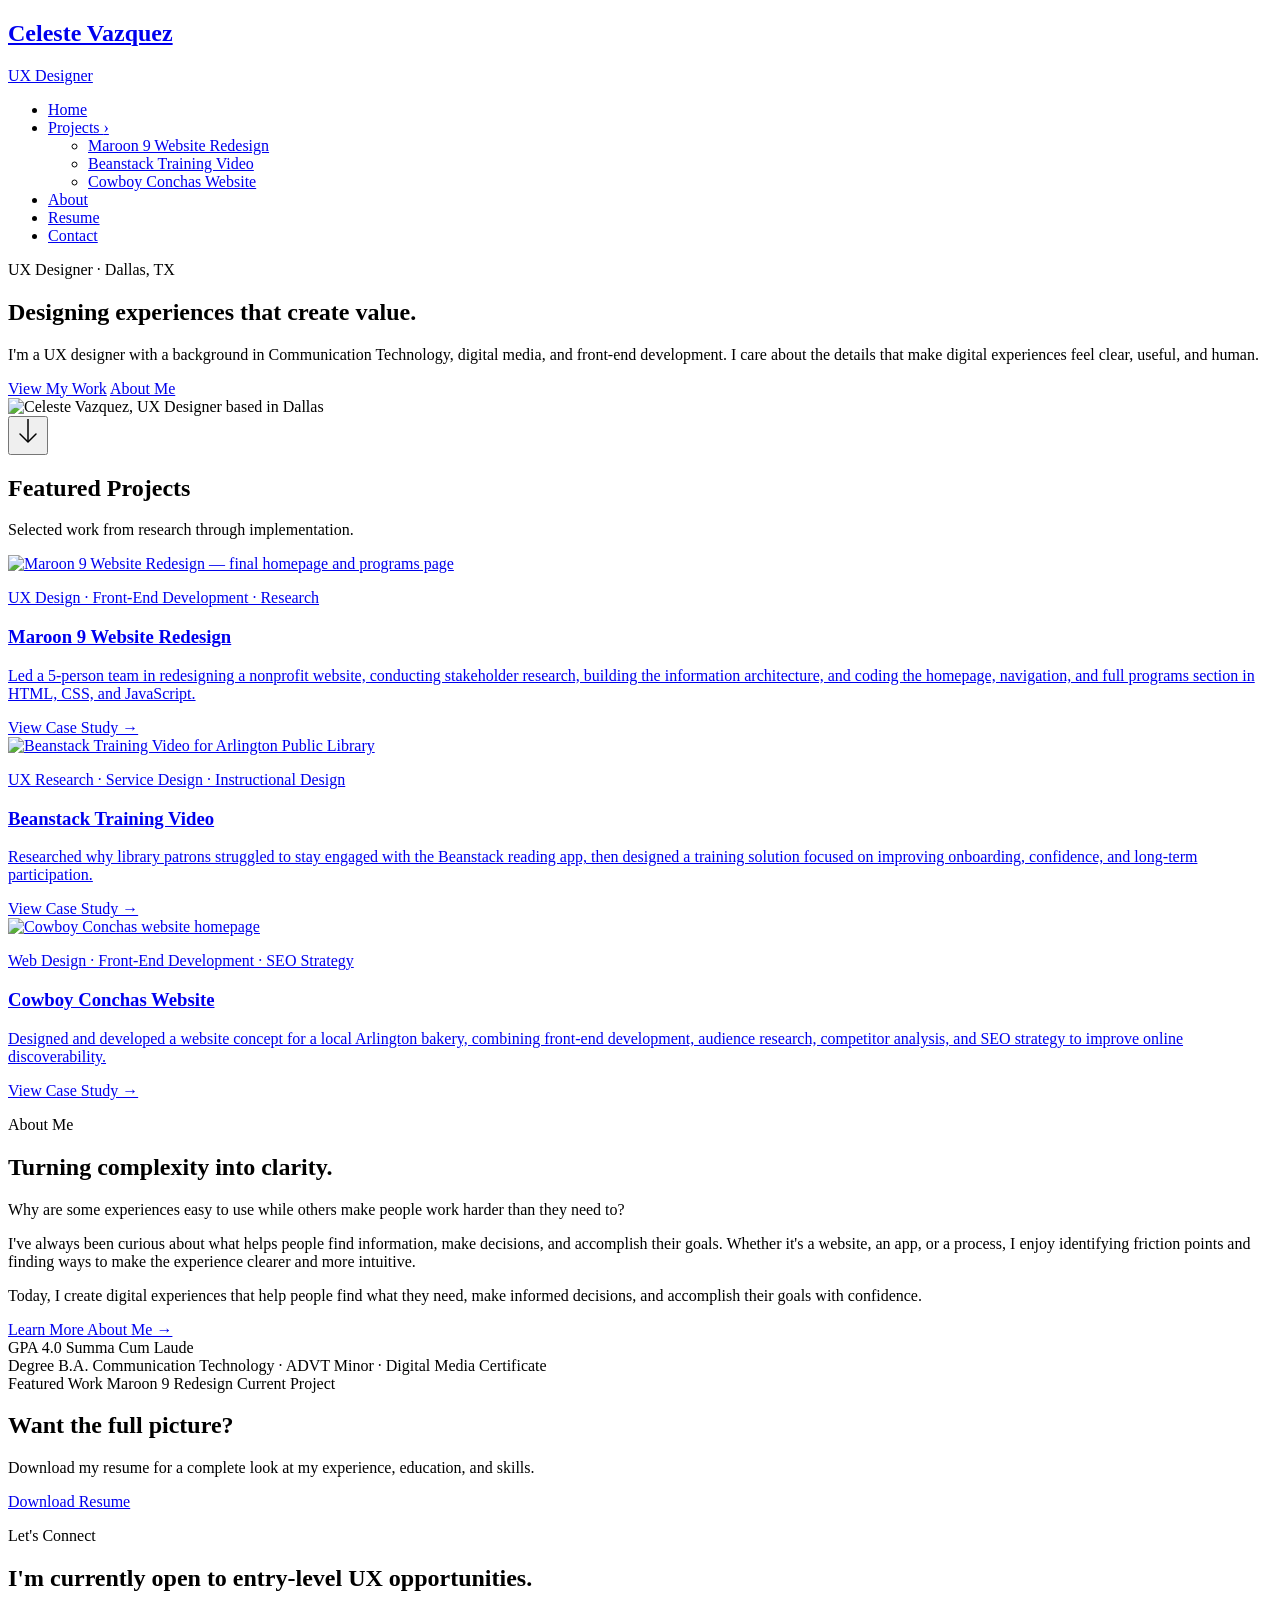
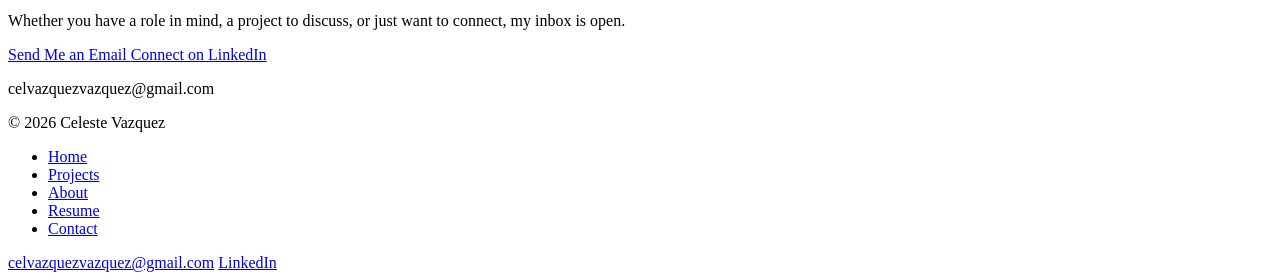
==== index.html @ 55c32f5e "Create index.html" ====
<!DOCTYPE html>
<html lang="en">
<head>
    <meta charset="UTF-8">
    <meta name="viewport" content="width=device-width, initial-scale=1.0">
    <title>Celeste Vazquez | UX Designer</title>
    <link rel="stylesheet" href="style.css">
</head>
<body>

<header>
    <nav class="container">
        <a href="index.html" class="logo">
            <h1>Celeste Vazquez</h1>
            <p>UX Designer</p>
        </a>
        <ul class="nav-links">
            <li><a href="index.html">Home</a></li>
            <li class="dropdown">
                <a href="index.html#projects">Projects <span class="arrow">›</span></a>
                <ul class="dropdown-menu">
                    <li><a href="maroon9.html">Maroon 9 Website Redesign</a></li>
                    <li><a href="beanstack.html">Beanstack Training Video</a></li>
                    <li><a href="conchas.html">Cowboy Conchas Website</a></li>
                </ul>
            </li>
            <li><a href="about.html">About</a></li>
            <li><a href="assets/celeste-vazquez-resume.pdf" target="_blank">Resume</a></li>
            <li><a href="index.html#contact">Contact</a></li>
        </ul>
    </nav>
</header>

<main>

    <!-- ═══════════════════════════════════════
         HERO
    ═══════════════════════════════════════ -->
    <section class="hero">
        <div class="container hero-content">
            <div class="hero-text">
                <p class="hero-eyebrow">UX Designer · Dallas, TX</p>
                <h2>Designing experiences that create value.</h2>
                <p>
                    I'm a UX designer with a background in Communication Technology,
                    digital media, and front-end development. I care about the details
                    that make digital experiences feel clear, useful, and human.
                </p>
                <div class="hero-ctas">
                    <a href="index.html#projects" class="button">View My Work</a>
                    <a href="about.html" class="button-ghost">About Me</a>
                </div>
            </div>
            <div class="hero-image">
                <img src="assets/headshotcleancopy 2.jpg" alt="Celeste Vazquez, UX Designer based in Dallas">
            </div>
        </div>

        <div class="scroll-hint">
            <button class="scroll-hint__arrow" onclick="smoothScrollTo('projects', 900)" aria-label="Scroll to projects">
                <svg width="24" height="30" viewBox="0 0 24 30" fill="none" xmlns="http://www.w3.org/2000/svg">
                    <line x1="12" y1="0" x2="12" y2="22" stroke="currentColor" stroke-width="1.5" stroke-linecap="round"/>
                    <polyline points="4,15 12,23 20,15" fill="none" stroke="currentColor" stroke-width="1.5" stroke-linecap="round" stroke-linejoin="round"/>
                </svg>
            </button>
        </div>

        <script>
        function smoothScrollTo(id, duration) {
            const target = document.getElementById(id);
            const start = window.scrollY;
            const end = target.getBoundingClientRect().top + start;
            const startTime = performance.now();
            function step(now) {
                const elapsed = now - startTime;
                const progress = Math.min(elapsed / duration, 1);
                const ease = progress < 0.5 ? 2 * progress * progress : -1 + (4 - 2 * progress) * progress;
                window.scrollTo(0, start + (end - start) * ease);
                if (progress < 1) requestAnimationFrame(step);
            }
            requestAnimationFrame(step);
        }
        </script>

    </section>

    <!-- ═══════════════════════════════════════
         FEATURED PROJECTS
    ═══════════════════════════════════════ -->
    <section class="projects" id="projects">
        <div class="container">

            <div class="section-header">
                <h2>Featured Projects</h2>
                <p>Selected work from research through implementation.</p>
            </div>

            <!-- Featured card — full width -->
            <a href="maroon9.html" class="project-card project-card--featured">
                <div class="project-card__image">
                    <img src="assets/maroon9card.png" alt="Maroon 9 Website Redesign — final homepage and programs page">
                </div>
                <div class="project-card__body">
                    <p class="project-card__tag">UX Design · Front-End Development · Research</p>
                    <h3>Maroon 9 Website Redesign</h3>
                    <p>
                        Led a 5-person team in redesigning a nonprofit website, conducting stakeholder research, building the information architecture, and coding the homepage, navigation, and full programs section in HTML, CSS, and JavaScript.
                    </p>
                    <span class="project-card__link">View Case Study →</span>
                </div>
            </a>

            <!-- Secondary cards — all full width horizontal -->
            <div class="projects-secondary">

                <a href="beanstack.html" class="project-card project-card--featured">
                    <div class="project-card__image">
                        <img src="assets/beanstack-hero.png" alt="Beanstack Training Video for Arlington Public Library">
                    </div>
                    <div class="project-card__body">
                        <p class="project-card__tag">UX Research ·
Service Design
·  Instructional Design</p>
                        <h3>Beanstack Training Video</h3>
                        <p>
                            Researched why library patrons struggled to stay engaged with the Beanstack reading app, then designed a training solution focused on improving onboarding, confidence, and long-term participation.
                        </p>
                        <span class="project-card__link">View Case Study →</span>
                    </div>
                </a>

                <a href="conchas.html" class="project-card project-card--featured">
                    <div class="project-card__image">
                        <img src="assets/conchas-hero.png" alt="Cowboy Conchas website homepage">
                    </div>
                    <div class="project-card__body">
                        <p class="project-card__tag">Web Design · Front-End Development · SEO Strategy</p>
                        <h3>Cowboy Conchas Website</h3>
                        <p>
                           Designed and developed a website concept for a local Arlington bakery, combining front-end development, audience research, competitor analysis, and SEO strategy to improve online discoverability.
                        </p>
                        <span class="project-card__link">View Case Study →</span>
                    </div>
                </a>

            </div>

        </div>
    </section>

    <!-- ═══════════════════════════════════════
         ABOUT SNIPPET
    ═══════════════════════════════════════ -->
    <section class="about-snippet" id="about-preview">
        <div class="container about-snippet__content">
            <div class="about-snippet__text">
                <p class="eyebrow-label">About Me</p>
                <h2>Turning complexity into clarity.</h2>
                <p>
                  Why are some experiences easy to use while others 
                  make people work harder than they need to?</p>

                    <p>I've always been curious about what helps people find information, 
                    make decisions, and accomplish their goals. Whether it's a website, 
                    an app, or a process, I enjoy identifying friction points and finding ways 
                    to make the experience clearer and more intuitive.</p>

                    <p>Today, I create digital experiences that help people find what they need, make informed decisions, and accomplish their goals with confidence.<br>
                                    </p>
                <a href="about.html" class="button">Learn More About Me →</a>
            </div>
            <div class="about-snippet__stats">
                <div class="stat-card">
                    <span class="stat-card__eyebrow">GPA</span>
                    <span class="stat-card__number">4.0</span>
                    <span class="stat-card__label">Summa Cum Laude</span>
                </div>
                <div class="stat-card">
                    <span class="stat-card__eyebrow">Degree</span>
                    <span class="stat-card__number">B.A.</span>
                    <span class="stat-card__label">Communication Technology · ADVT Minor · Digital Media Certificate</span>
                </div>
                <div class="stat-card stat-card--text">
                    <span class="stat-card__eyebrow">Featured Work</span>
                    <span class="stat-card__number">Maroon 9 Redesign</span>
                    <span class="stat-card__label">Current Project</span>
                </div>
            </div>
        </div>
    </section>

    <!-- ═══════════════════════════════════════
         RESUME
    ═══════════════════════════════════════ -->
    <section class="resume-teaser">
        <div class="container resume-teaser__content">
            <div>
                <h2>Want the full picture?</h2>
                <p>Download my resume for a complete look at my experience, education, and skills.</p>
            </div>
            <a href="assets/celeste-vazquez-resume.pdf" target="_blank" class="button">
                Download Resume
            </a>
        </div>
    </section>

    <!-- ═══════════════════════════════════════
         CONTACT
    ═══════════════════════════════════════ -->
    <section class="contact" id="contact">
        <div class="container contact__content">
            <p class="eyebrow-label">Let's Connect</p>
            <h2>I'm currently open to entry-level UX opportunities.</h2>
            <p>
                Whether you have a role in mind, a project to discuss, or just want
                to connect, my inbox is open.
            </p>
            <div class="contact__links">
                <a href="mailto:celvazquezvazquez@gmail.com" class="button">
                    Send Me an Email
                </a>
                <a href="https://linkedin.com/in/celeste-vazquez" target="_blank" class="button-ghost">
                    Connect on LinkedIn
                </a>
            </div>
            <p class="contact__email">celvazquezvazquez@gmail.com</p>
        </div>
    </section>

</main>

<footer>
    <div class="container footer-content">
        <p>© 2026 Celeste Vazquez</p>
        <ul>
            <li><a href="index.html">Home</a></li>
            <li><a href="index.html#projects">Projects</a></li>
            <li><a href="about.html">About</a></li>
            <li><a href="assets/celeste-vazquez-resume.pdf" target="_blank">Resume</a></li>
            <li><a href="index.html#contact">Contact</a></li>
        </ul>
        <div class="footer-contact">
            <a href="mailto:celvazquezvazquez@gmail.com">celvazquezvazquez@gmail.com</a>
            <a href="https://linkedin.com/in/celeste-vazquez" target="_blank">LinkedIn</a>
        </div>
    </div>
</footer>

</body>
</html>
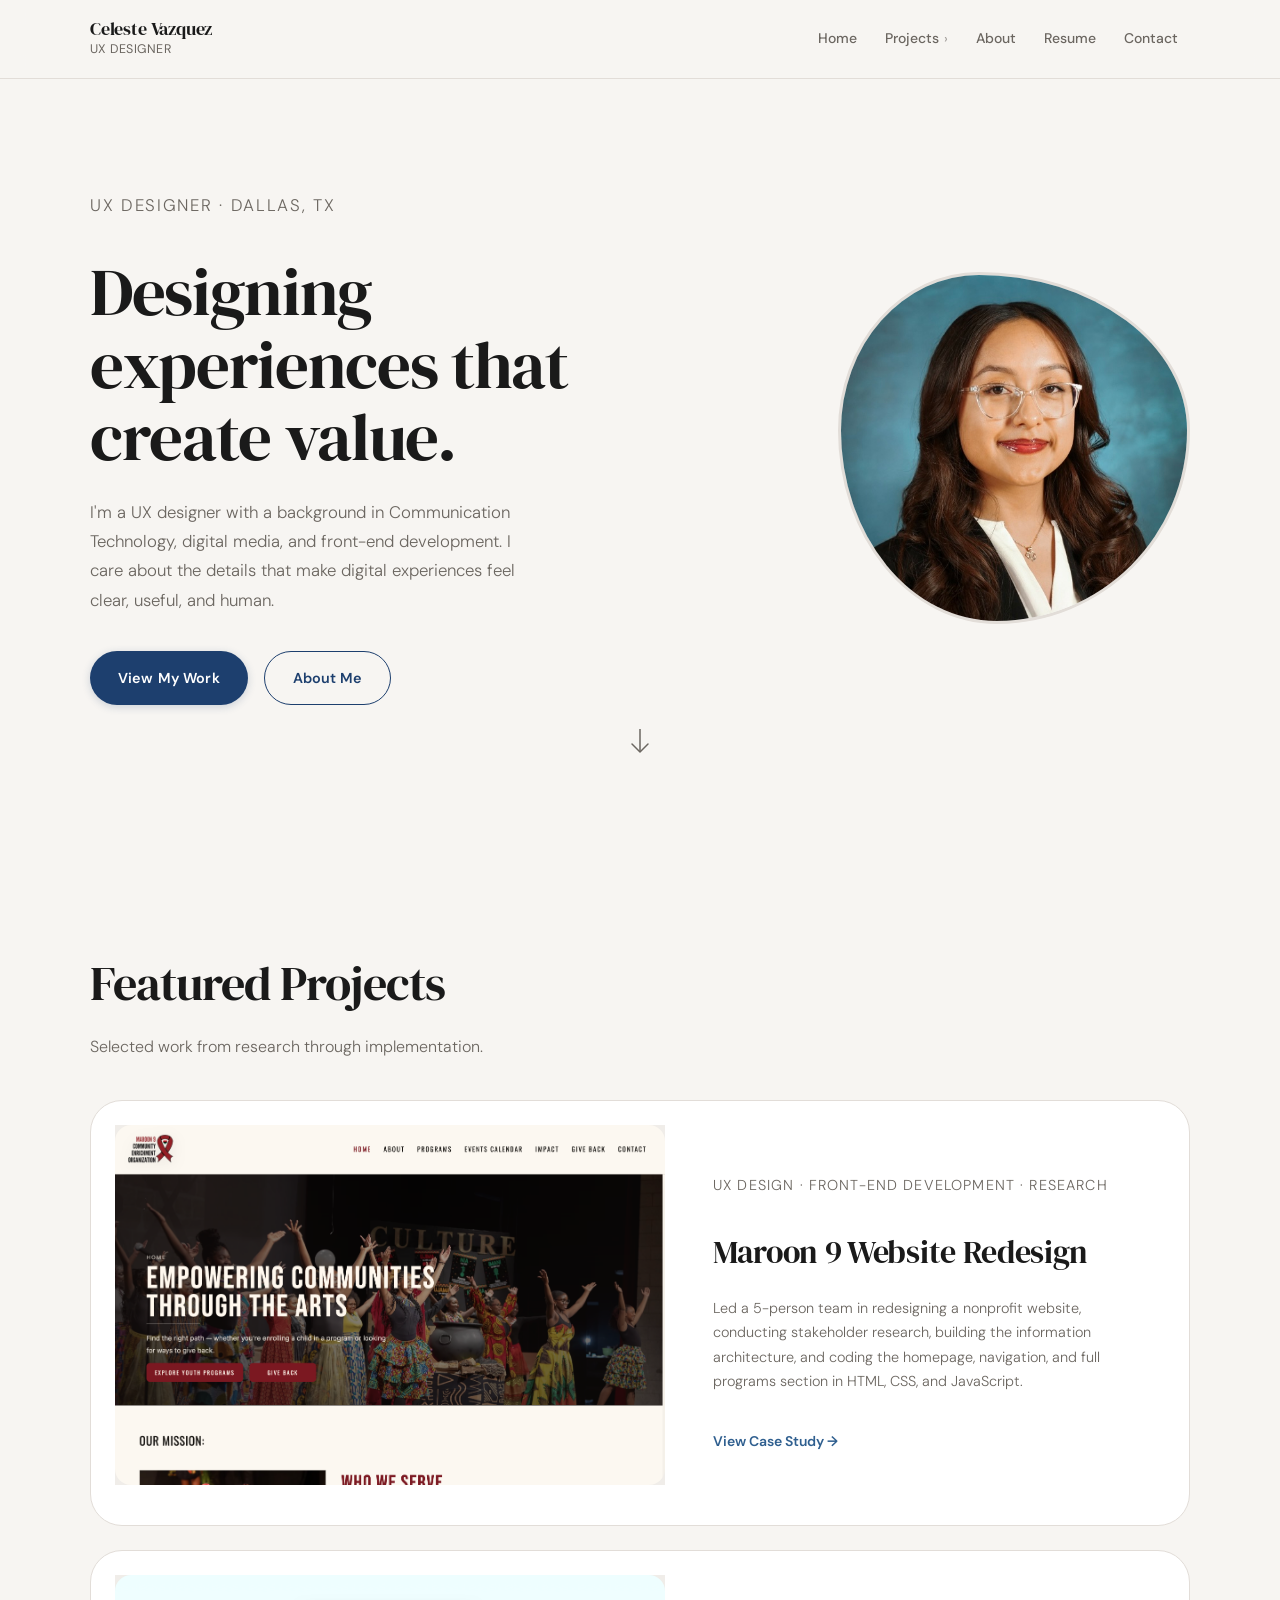
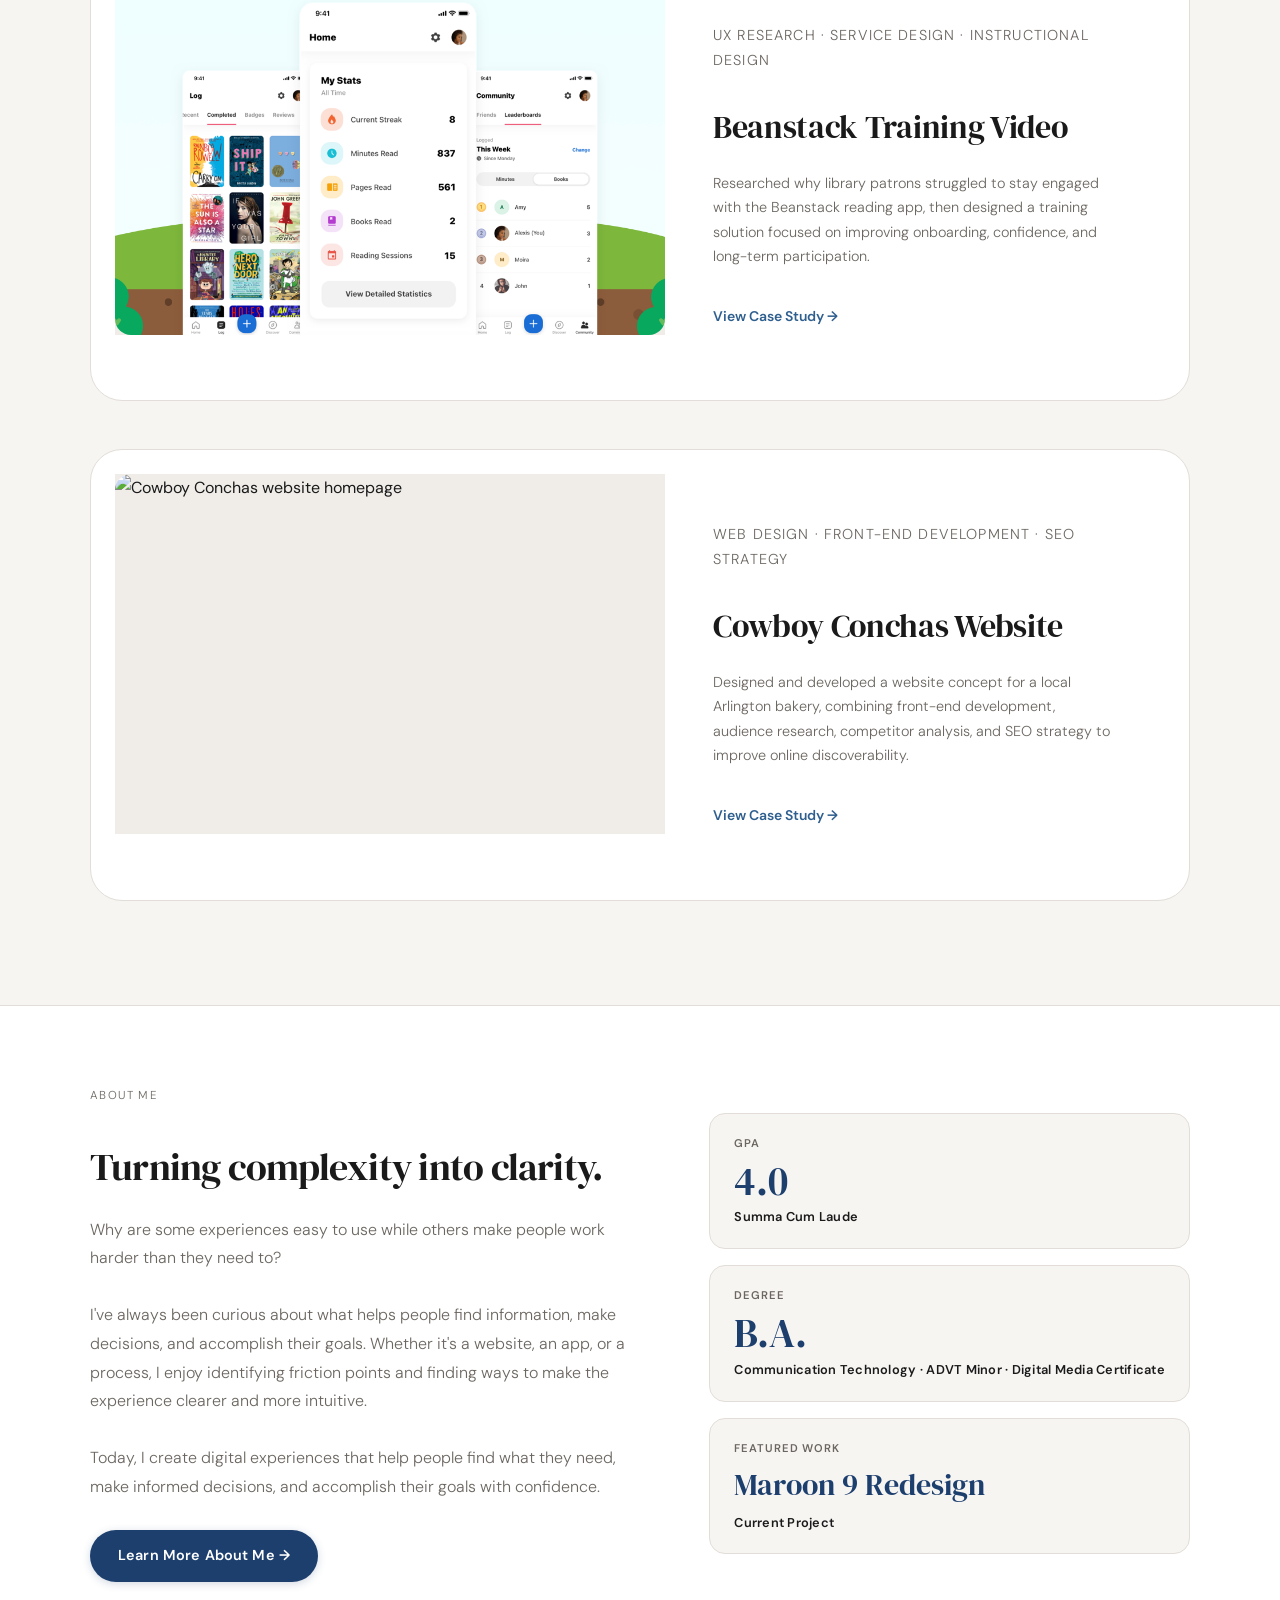
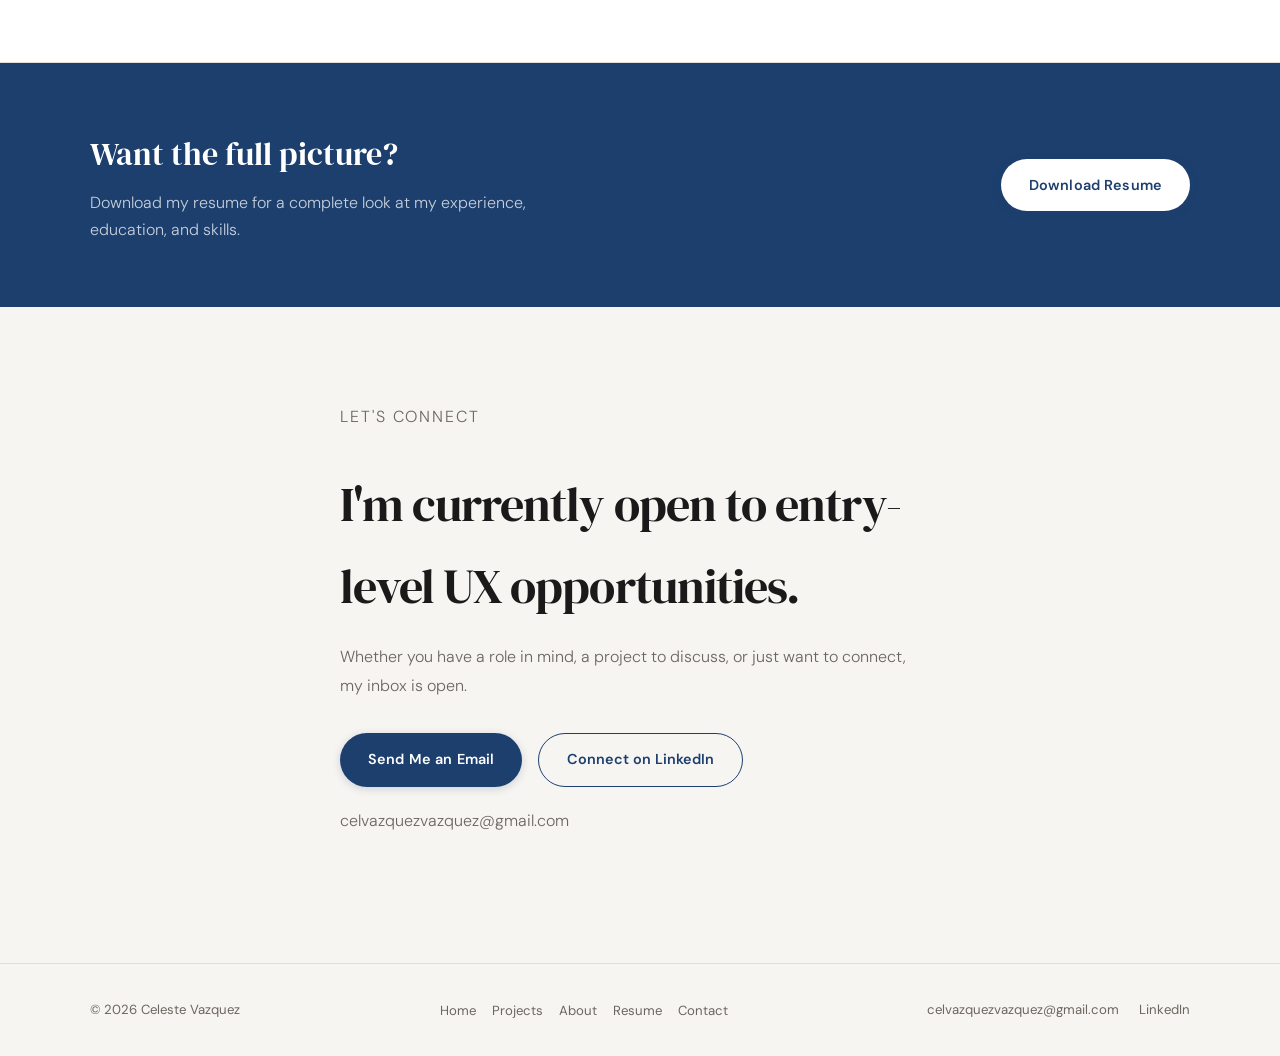
==== commit cf74624a: "Add files via upload" ====
--- a/index.html
+++ b/index.html
@@ -28,8 +28,70 @@
             <li><a href="assets/celeste-vazquez-resume.pdf" target="_blank">Resume</a></li>
             <li><a href="index.html#contact">Contact</a></li>
         </ul>
+        <button class="hamburger" id="hamburger" aria-label="Open menu" aria-expanded="false">
+            <span></span><span></span><span></span>
+        </button>
     </nav>
 </header>
+
+<div class="mobile-nav" id="mobile-nav">
+    <ul class="mobile-nav__links">
+        <li><a href="index.html">Home</a></li>
+        <li class="mobile-nav__has-sub">
+            <div class="mobile-nav__row">
+                <a href="index.html#projects">Projects</a>
+                <button class="mobile-nav__toggle" id="projects-toggle" aria-expanded="false" aria-label="Toggle projects">
+                    <svg width="18" height="18" viewBox="0 0 18 18" fill="none" xmlns="http://www.w3.org/2000/svg"><polyline points="4,6 9,12 14,6" fill="none" stroke="currentColor" stroke-width="1.5" stroke-linecap="round" stroke-linejoin="round"/></svg>
+                </button>
+            </div>
+            <ul class="mobile-nav__submenu" id="projects-submenu" hidden>
+                <li><a href="maroon9.html">Maroon 9 Website Redesign</a></li>
+                <li><a href="beanstack.html">Beanstack Training Video</a></li>
+                <li><a href="conchas.html">Cowboy Conchas Website</a></li>
+            </ul>
+        </li>
+        <li><a href="about.html">About</a></li>
+        <li><a href="assets/celeste-vazquez-resume.pdf" target="_blank">Resume</a></li>
+        <li><a href="index.html#contact">Contact</a></li>
+    </ul>
+</div>
+
+<script>
+(function() {
+    var hamburger = document.getElementById('hamburger');
+    var mobileNav = document.getElementById('mobile-nav');
+    var header = document.querySelector('header');
+    var projectsToggle = document.getElementById('projects-toggle');
+    var projectsSubmenu = document.getElementById('projects-submenu');
+    function openNav() {
+        mobileNav.style.top = header.offsetHeight + 'px';
+        mobileNav.classList.add('is-open');
+        hamburger.classList.add('is-open');
+        hamburger.setAttribute('aria-expanded', 'true');
+        document.body.classList.add('nav-open');
+    }
+    function closeNav() {
+        mobileNav.classList.remove('is-open');
+        hamburger.classList.remove('is-open');
+        hamburger.setAttribute('aria-expanded', 'false');
+        document.body.classList.remove('nav-open');
+    }
+    hamburger.addEventListener('click', function() {
+        mobileNav.classList.contains('is-open') ? closeNav() : openNav();
+    });
+    if (projectsToggle && projectsSubmenu) {
+        projectsToggle.addEventListener('click', function() {
+            var isExpanded = projectsToggle.getAttribute('aria-expanded') === 'true';
+            projectsToggle.setAttribute('aria-expanded', String(!isExpanded));
+            projectsSubmenu.hidden = isExpanded;
+            projectsToggle.classList.toggle('is-open', !isExpanded);
+        });
+    }
+    mobileNav.querySelectorAll('a').forEach(function(link) {
+        link.addEventListener('click', closeNav);
+    });
+})();
+</script>
 
 <main>
 
--- a/style.css
+++ b/style.css
@@ -0,0 +1,1978 @@
+/* ============================================================
+   CELESTE VAZQUEZ â€” UX PORTFOLIO
+   Design direction: Editorial / refined minimal
+   Palette: Warm off-white base, deep navy, dusty blue accent
+   Typography: DM Serif Display (headings) + DM Sans (body)
+   ============================================================ */
+
+@import url('https://fonts.googleapis.com/css2?family=DM+Serif+Display:ital@0;1&family=DM+Sans:ital,opsz,wght@0,9..40,300;0,9..40,400;0,9..40,500;0,9..40,600;1,9..40,300&display=swap');
+
+/* â”€â”€â”€ TOKENS â”€â”€â”€â”€â”€â”€â”€â”€â”€â”€â”€â”€â”€â”€â”€â”€â”€â”€â”€â”€â”€â”€â”€â”€â”€â”€â”€â”€â”€â”€â”€â”€â”€â”€â”€â”€â”€â”€â”€â”€â”€â”€â”€â”€â”€â”€â”€ */
+:root {
+    --bg:        #f7f5f2;
+    --surface:   #ffffff;
+    --border:    #e2ddd8;
+    --text:      #1a1a1a;
+    --muted:     #6b6660;
+    --accent:    #1d3f6e;
+    --accent-lt: #e8eef5;
+    --accent-mid:#2f5f8f;
+    --tag-bg:    #f0ede9;
+
+    --radius-sm: 10px;
+    --radius-md: 16px;
+    --radius-lg: 24px;
+    --radius-xl: 32px;
+
+    --shadow-sm: 0 1px 3px rgba(0,0,0,.06), 0 1px 2px rgba(0,0,0,.04);
+    --shadow-md: 0 4px 16px rgba(0,0,0,.07);
+    --shadow-lg: 0 12px 40px rgba(0,0,0,.09);
+
+    --ease: cubic-bezier(.4,0,.2,1);
+}
+
+/* â”€â”€â”€ RESET â”€â”€â”€â”€â”€â”€â”€â”€â”€â”€â”€â”€â”€â”€â”€â”€â”€â”€â”€â”€â”€â”€â”€â”€â”€â”€â”€â”€â”€â”€â”€â”€â”€â”€â”€â”€â”€â”€â”€â”€â”€â”€â”€â”€â”€â”€â”€â”€ */
+*, *::before, *::after {
+    margin: 0;
+    padding: 0;
+    box-sizing: border-box;
+}
+
+html {
+    scroll-behavior: auto;
+}
+
+body {
+    font-family: 'DM Sans', sans-serif;
+    font-size: 1rem;
+    line-height: 1.7;
+    color: var(--text);
+    background: var(--bg);
+    -webkit-font-smoothing: antialiased;
+}
+
+img {
+    max-width: 100%;
+    display: block;
+}
+
+a {
+    color: inherit;
+    text-decoration: none;
+}
+
+/* â”€â”€â”€ LAYOUT â”€â”€â”€â”€â”€â”€â”€â”€â”€â”€â”€â”€â”€â”€â”€â”€â”€â”€â”€â”€â”€â”€â”€â”€â”€â”€â”€â”€â”€â”€â”€â”€â”€â”€â”€â”€â”€â”€â”€â”€â”€â”€â”€â”€â”€â”€â”€ */
+.container {
+    width: min(90%, 1100px);
+    margin-inline: auto;
+}
+
+section {
+    padding: 5rem 0;
+}
+
+/* â”€â”€â”€ HEADER / NAV â”€â”€â”€â”€â”€â”€â”€â”€â”€â”€â”€â”€â”€â”€â”€â”€â”€â”€â”€â”€â”€â”€â”€â”€â”€â”€â”€â”€â”€â”€â”€â”€â”€â”€â”€â”€â”€â”€â”€â”€â”€ */
+header {
+    position: sticky;
+    top: 0;
+    z-index: 100;
+    background: rgba(247, 245, 242, 0.92);
+    backdrop-filter: blur(12px);
+    -webkit-backdrop-filter: blur(12px);
+    border-bottom: 1px solid var(--border);
+}
+
+nav {
+    display: flex;
+    justify-content: space-between;
+    align-items: center;
+    padding: 1.1rem 0;
+}
+
+.logo {
+    display: flex;
+    flex-direction: column;
+    gap: 0;
+}
+
+.logo h1 {
+    font-family: 'DM Serif Display', serif;
+    font-size: 1.15rem;
+    font-weight: 400;
+    letter-spacing: -.01em;
+    color: var(--text);
+    line-height: 1.15;
+}
+
+.logo p {
+    font-size: 0.78rem;
+    color: var(--muted);
+    font-weight: 400;
+    letter-spacing: .04em;
+    text-transform: uppercase;
+}
+
+.nav-links {
+    display: flex;
+    align-items: center;
+    gap: 0.25rem;
+    list-style: none;
+    font-size: 0.875rem;
+    font-weight: 500;
+}
+
+.nav-links > li > a {
+    padding: 0.45rem 0.75rem;
+    border-radius: 999px;
+    transition: background 0.2s var(--ease), color 0.2s var(--ease);
+    color: var(--muted);
+    display: flex;
+    align-items: center;
+    gap: 0.3rem;
+}
+
+.nav-links > li > a:hover {
+    background: var(--tag-bg);
+    color: var(--text);
+}
+
+/* Dropdown */
+.dropdown {
+    position: relative;
+}
+
+/* Invisible bridge fills the gap between the nav link and the menu
+   so the cursor doesn't have to jump â€” prevents menu from closing */
+.dropdown::after {
+    content: '';
+    position: absolute;
+    top: 100%;
+    left: 0;
+    width: 100%;
+    height: 0.75rem;
+    background: transparent;
+}
+
+.dropdown-menu {
+    display: none;
+    position: absolute;
+    top: calc(100% + 0.75rem);
+    left: 0;
+    transform: none;
+    background: var(--surface);
+    min-width: 18rem;
+    border: 1px solid var(--border);
+    border-radius: var(--radius-md);
+    list-style: none;
+    padding: 0.5rem;
+    box-shadow: var(--shadow-lg);
+    z-index: 200;
+}
+
+.dropdown-menu li a {
+    display: block;
+    padding: 0.7rem 0.9rem;
+    border-radius: var(--radius-sm);
+    font-size: 0.875rem;
+    color: var(--muted);
+    transition: background 0.15s, color 0.15s;
+}
+
+.dropdown-menu li a:hover {
+    background: var(--tag-bg);
+    color: var(--text);
+}
+
+.dropdown:hover .dropdown-menu {
+    display: block;
+}
+
+.arrow {
+    display: inline-block;
+    font-style: normal;
+    transition: transform 0.25s var(--ease);
+    font-size: 0.8rem;
+    opacity: .6;
+}
+
+.dropdown:hover .arrow {
+    transform: rotate(90deg);
+}
+
+/* â”€â”€â”€ HERO (HOME) â”€â”€â”€â”€â”€â”€â”€â”€â”€â”€â”€â”€â”€â”€â”€â”€â”€â”€â”€â”€â”€â”€â”€â”€â”€â”€â”€â”€â”€â”€â”€â”€â”€â”€â”€â”€â”€â”€â”€â”€â”€â”€ */
+.hero {
+    padding: 7rem 0 6rem;
+    overflow: hidden;
+}
+
+.hero-content {
+    display: grid;
+    grid-template-columns: 1fr auto;
+    align-items: center;
+    gap: 5rem;
+}
+
+.hero-text h2 {
+    font-family: 'DM Serif Display', serif;
+    font-size: clamp(2.4rem, 5.5vw, 4.2rem);
+    font-weight: 400;
+    line-height: 1.08;
+    letter-spacing: -.02em;
+    color: var(--text);
+    max-width: 18ch;
+    margin-bottom: 1.5rem;
+}
+
+.hero-text h2 em {
+    font-style: italic;
+    color: var(--accent-mid);
+}
+
+.hero-text p {
+    font-size: 1.05rem;
+    max-width: 40ch;
+    margin-bottom: 2.25rem;
+    color: var(--muted);
+    font-weight: 300;
+    line-height: 1.75;
+}
+
+.hero-image {
+    flex-shrink: 0;
+}
+
+.hero-image img {
+    width: min(22rem, 40vw);
+    aspect-ratio: 1;
+    object-fit: cover;
+    border-radius: 40% 60% 55% 45% / 45% 45% 55% 55%;
+    border: 3px solid var(--border);
+}
+
+/* â”€â”€â”€ BUTTON â”€â”€â”€â”€â”€â”€â”€â”€â”€â”€â”€â”€â”€â”€â”€â”€â”€â”€â”€â”€â”€â”€â”€â”€â”€â”€â”€â”€â”€â”€â”€â”€â”€â”€â”€â”€â”€â”€â”€â”€â”€â”€â”€â”€â”€â”€â”€ */
+.button {
+    display: inline-flex;
+    align-items: center;
+    gap: 0.5rem;
+    background: var(--accent);
+    color: #fff;
+    padding: 0.85rem 1.75rem;
+    border-radius: 999px;
+    font-weight: 600;
+    font-size: 0.9rem;
+    letter-spacing: .01em;
+    transition: background 0.2s var(--ease), transform 0.2s var(--ease), box-shadow 0.2s var(--ease);
+    box-shadow: 0 2px 8px rgba(29,63,110,.2);
+}
+
+.button:hover {
+    background: var(--accent-mid);
+    transform: translateY(-1px);
+    box-shadow: 0 6px 20px rgba(29,63,110,.25);
+}
+
+/* â”€â”€â”€ SECTION HEADINGS (HOME) â”€â”€â”€â”€â”€â”€â”€â”€â”€â”€â”€â”€â”€â”€â”€â”€â”€â”€â”€â”€â”€â”€â”€â”€â”€â”€â”€â”€â”€â”€ */
+.projects h2,
+.about h2,
+.contact h2 {
+    font-family: 'DM Serif Display', serif;
+    font-size: clamp(2rem, 4vw, 3rem);
+    font-weight: 400;
+    letter-spacing: -.02em;
+    margin-bottom: 2.5rem;
+    color: var(--text);
+}
+
+/* â”€â”€â”€ PROJECT CARDS (HOME) â”€â”€â”€â”€â”€â”€â”€â”€â”€â”€â”€â”€â”€â”€â”€â”€â”€â”€â”€â”€â”€â”€â”€â”€â”€â”€â”€â”€â”€â”€â”€â”€â”€ */
+.projects-grid {
+    display: grid;
+    grid-template-columns: repeat(auto-fill, minmax(300px, 1fr));
+    gap: 1.5rem;
+}
+
+.project-card {
+    background: var(--surface);
+    border: 1px solid var(--border);
+    border-radius: var(--radius-lg);
+    padding: 1.5rem;
+    transition: transform 0.25s var(--ease), box-shadow 0.25s var(--ease);
+}
+
+.project-card:hover {
+    transform: translateY(-4px);
+    box-shadow: var(--shadow-lg);
+}
+
+.project-card img {
+    border-radius: var(--radius-md);
+    margin-bottom: 1.25rem;
+    width: 100%;
+    height: auto;
+    display: block;
+    background: var(--tag-bg);
+}
+
+.project-card h3 {
+    font-family: 'DM Serif Display', serif;
+    font-size: 1.35rem;
+    font-weight: 400;
+    margin-bottom: 0.5rem;
+    letter-spacing: -.01em;
+    color: var(--text);
+}
+
+.project-card p {
+    color: var(--muted);
+    margin-bottom: 1.25rem;
+    font-size: 0.9rem;
+    line-height: 1.65;
+}
+
+.project-card a {
+    color: var(--accent-mid);
+    font-weight: 600;
+    font-size: 0.88rem;
+    display: inline-flex;
+    align-items: center;
+    gap: 0.3rem;
+    transition: gap 0.2s var(--ease);
+}
+
+.project-card a:hover {
+    gap: 0.55rem;
+}
+
+/* â”€â”€â”€ ABOUT / CONTACT (HOME) â”€â”€â”€â”€â”€â”€â”€â”€â”€â”€â”€â”€â”€â”€â”€â”€â”€â”€â”€â”€â”€â”€â”€â”€â”€â”€â”€â”€â”€â”€â”€ */
+.about {
+    background: var(--surface);
+    border-top: 1px solid var(--border);
+    border-bottom: 1px solid var(--border);
+}
+
+.about p,
+.contact p {
+    max-width: 52ch;
+    color: var(--muted);
+    margin-bottom: 1.5rem;
+    font-size: 1rem;
+    font-weight: 300;
+    line-height: 1.8;
+}
+
+/* â”€â”€â”€ FOOTER â”€â”€â”€â”€â”€â”€â”€â”€â”€â”€â”€â”€â”€â”€â”€â”€â”€â”€â”€â”€â”€â”€â”€â”€â”€â”€â”€â”€â”€â”€â”€â”€â”€â”€â”€â”€â”€â”€â”€â”€â”€â”€â”€â”€â”€â”€â”€ */
+footer {
+    border-top: 1px solid var(--border);
+    padding: 2rem 0;
+    background: var(--bg);
+}
+
+.footer-content {
+    display: flex;
+    justify-content: space-between;
+    align-items: center;
+}
+
+.footer-content p {
+    font-size: 0.825rem;
+    color: var(--muted);
+}
+
+.footer-content ul {
+    display: flex;
+    gap: 1rem;
+    list-style: none;
+}
+
+.footer-content ul a {
+    font-size: 0.825rem;
+    color: var(--muted);
+    transition: color 0.15s;
+}
+
+.footer-content ul a:hover {
+    color: var(--text);
+}
+
+.footer-contact {
+    display: flex;
+    gap: 1.25rem;
+    align-items: center;
+}
+
+.footer-contact a {
+    font-size: 0.825rem;
+    color: var(--muted);
+    transition: color 0.15s;
+}
+
+.footer-contact a:hover {
+    color: var(--text);
+}
+
+/* â”€â”€â”€ MOBILE (HOME) â”€â”€â”€â”€â”€â”€â”€â”€â”€â”€â”€â”€â”€â”€â”€â”€â”€â”€â”€â”€â”€â”€â”€â”€â”€â”€â”€â”€â”€â”€â”€â”€â”€â”€â”€â”€â”€â”€â”€â”€ */
+@media (max-width: 768px) {
+    .hero-content {
+        grid-template-columns: 1fr;
+        gap: 2.5rem;
+    }
+
+    .hero-image img {
+        width: min(14rem, 60vw);
+    }
+
+    .nav-links {
+        display: none;
+    }
+
+    .projects-grid {
+        grid-template-columns: 1fr;
+    }
+
+    .footer-content {
+        flex-direction: column;
+        align-items: flex-start;
+        gap: 1rem;
+    }
+
+    .footer-contact {
+        flex-direction: column;
+        align-items: flex-start;
+        gap: 0.5rem;
+    }
+}
+
+
+/* ============================================================
+   CASE STUDY â€” MAROON 9
+   Classes used in maroon9.html
+   ============================================================ */
+
+/* â”€â”€â”€ PAGE WRAPPER â”€â”€â”€â”€â”€â”€â”€â”€â”€â”€â”€â”€â”€â”€â”€â”€â”€â”€â”€â”€â”€â”€â”€â”€â”€â”€â”€â”€â”€â”€â”€â”€â”€â”€â”€â”€â”€â”€â”€â”€â”€ */
+.case-container {
+    max-width: 100%;
+    margin-inline: auto;
+}
+
+/* â”€â”€â”€ CASE HERO â”€â”€â”€â”€â”€â”€â”€â”€â”€â”€â”€â”€â”€â”€â”€â”€â”€â”€â”€â”€â”€â”€â”€â”€â”€â”€â”€â”€â”€â”€â”€â”€â”€â”€â”€â”€â”€â”€â”€â”€â”€â”€â”€â”€ */
+.case-hero {
+    padding: 5rem 0 4rem;
+    border-bottom: 1px solid var(--border);
+}
+
+.eyebrow {
+    display: inline-block;
+    font-size: 0.72rem;
+    font-weight: 600;
+    letter-spacing: .12em;
+    text-transform: uppercase;
+    color: var(--accent-mid);
+    background: var(--accent-lt);
+    padding: .35rem .9rem;
+    border-radius: 999px;
+    margin-bottom: 1.5rem;
+}
+
+.case-hero h1 {
+    font-family: 'DM Serif Display', serif;
+    font-size: clamp(2.5rem, 6vw, 4.5rem);
+    font-weight: 400;
+    line-height: 1.06;
+    letter-spacing: -.03em;
+    color: var(--text);
+    margin-bottom: 1.25rem;
+}
+
+.case-intro {
+    font-size: 1.15rem;
+    color: var(--muted);
+    max-width: 52ch;
+    margin-bottom: 3rem;
+    font-weight: 300;
+    line-height: 1.75;
+}
+
+.case-hero-img {
+    width: 100%;
+    border-radius: var(--radius-xl);
+    border: 1px solid var(--border);
+    margin-bottom: 0.75rem;
+    background: var(--tag-bg);
+}
+
+/* Project meta grid */
+.project-meta {
+    display: grid;
+    grid-template-columns: repeat(4, 1fr);
+    gap: 1px;
+    background: var(--border);
+    border: 1px solid var(--border);
+    border-radius: var(--radius-md);
+    overflow: hidden;
+    margin-top: 2.5rem;
+}
+
+.project-meta > div {
+    background: var(--surface);
+    padding: 1.25rem 1.5rem;
+}
+
+.project-meta h3 {
+    font-size: 0.68rem;
+    font-weight: 600;
+    letter-spacing: .1em;
+    text-transform: uppercase;
+    color: var(--muted);
+    margin-bottom: .4rem;
+}
+
+.project-meta p {
+    font-size: 0.875rem;
+    color: var(--text);
+    font-weight: 500;
+    line-height: 1.5;
+    margin: 0;
+}
+
+/* â”€â”€â”€ SECTION BASE â”€â”€â”€â”€â”€â”€â”€â”€â”€â”€â”€â”€â”€â”€â”€â”€â”€â”€â”€â”€â”€â”€â”€â”€â”€â”€â”€â”€â”€â”€â”€â”€â”€â”€â”€â”€â”€â”€â”€â”€â”€ */
+.case-section {
+    padding: 4rem 0;
+    border-bottom: 1px solid var(--border);
+}
+
+.case-section:last-of-type {
+    border-bottom: none;
+}
+
+.case-section h2 {
+    font-family: 'DM Serif Display', serif;
+    font-size: clamp(1.9rem, 4vw, 2.8rem);
+    font-weight: 400;
+    letter-spacing: -.025em;
+    margin-bottom: 1.5rem;
+    color: var(--text);
+    line-height: 1.15;
+}
+
+.case-section h3 {
+    font-size: 0.8rem;
+    font-weight: 600;
+    letter-spacing: .1em;
+    text-transform: uppercase;
+    color: var(--muted);
+    margin-top: 2.5rem;
+    margin-bottom: 1rem;
+}
+
+.case-section p {
+    color: var(--muted);
+    line-height: 1.8;
+    margin-bottom: 1.2rem;
+    font-weight: 300;
+}
+
+.case-section p:last-child {
+    margin-bottom: 0;
+}
+
+.case-section p strong {
+    color: var(--text);
+    font-weight: 600;
+}
+
+/* â”€â”€â”€ HIGHLIGHT SECTION â”€â”€â”€â”€â”€â”€â”€â”€â”€â”€â”€â”€â”€â”€â”€â”€â”€â”€â”€â”€â”€â”€â”€â”€â”€â”€â”€â”€â”€â”€â”€â”€â”€â”€â”€â”€ */
+.highlight-section {
+    background: var(--accent);
+    border-radius: 0;
+    border-color: transparent;
+}
+
+.highlight-section h2,
+.highlight-section h3 {
+    color: #fff;
+}
+
+.highlight-section p {
+    color: rgba(255,255,255,.7);
+}
+
+.highlight-section .info-card {
+    background: rgba(255,255,255,.08);
+    border-color: rgba(255,255,255,.12);
+}
+
+.highlight-section .info-card h3 {
+    color: #fff;
+    text-transform: none;
+    letter-spacing: normal;
+    font-size: 0.95rem;
+    font-weight: 600;
+}
+
+.highlight-section .info-card p {
+    color: rgba(255,255,255,.7);
+}
+
+.highlight-section .callout {
+    background: rgba(255,255,255,.08);
+    border-color: rgba(255,255,255,.25);
+}
+
+.highlight-section .callout h3 {
+    color: #fff;
+    text-transform: none;
+    letter-spacing: normal;
+    font-size: 1rem;
+    font-weight: 600;
+}
+
+.highlight-section .callout p {
+    color: rgba(255,255,255,.75);
+}
+
+/* â”€â”€â”€ INFO CARDS (shared grid card) â”€â”€â”€â”€â”€â”€â”€â”€â”€â”€â”€â”€â”€â”€â”€â”€â”€â”€â”€â”€â”€â”€â”€ */
+.info-card {
+    background: var(--surface);
+    border: 1px solid var(--border);
+    border-radius: var(--radius-md);
+    padding: 1.5rem;
+}
+
+.info-card h3 {
+    font-size: 0.9rem;
+    font-weight: 600;
+    letter-spacing: normal;
+    text-transform: none;
+    color: var(--text);
+    margin-bottom: 0.5rem;
+    margin-top: 0;
+}
+
+.info-card p {
+    font-size: 0.875rem;
+    color: var(--muted);
+    margin: 0;
+    line-height: 1.6;
+}
+
+/* â”€â”€â”€ GRID LAYOUTS â”€â”€â”€â”€â”€â”€â”€â”€â”€â”€â”€â”€â”€â”€â”€â”€â”€â”€â”€â”€â”€â”€â”€â”€â”€â”€â”€â”€â”€â”€â”€â”€â”€â”€â”€â”€â”€â”€â”€â”€â”€ */
+.card-grid,
+.problem-grid,
+.outcome-grid {
+    display: grid;
+    grid-template-columns: repeat(4, 1fr);
+    gap: 1rem;
+    margin-top: 1.5rem;
+    margin-bottom: 1.5rem;
+}
+
+/* â”€â”€â”€ IMAGE GRIDS â”€â”€â”€â”€â”€â”€â”€â”€â”€â”€â”€â”€â”€â”€â”€â”€â”€â”€â”€â”€â”€â”€â”€â”€â”€â”€â”€â”€â”€â”€â”€â”€â”€â”€â”€â”€â”€â”€â”€â”€â”€â”€ */
+.image-grid {
+    display: grid;
+    gap: 1.25rem;
+    margin-top: 1.5rem;
+    margin-bottom: 1.75rem;
+}
+
+.image-grid.two-column {
+    grid-template-columns: repeat(2, 1fr);
+}
+
+.image-grid.three-column {
+    grid-template-columns: repeat(3, 1fr);
+}
+
+.image-grid > div {
+    display: flex;
+    flex-direction: column;
+    gap: 0;
+}
+
+/* All images show fully â€” no cropping ever */
+.image-grid img {
+    width: 100%;
+    height: auto;
+    display: block;
+    border-radius: var(--radius-md);
+    border: 1px solid var(--border);
+    background: var(--tag-bg);
+}
+
+/* For side-by-side screenshots that are the same type (e.g. two website pages):
+   align tops so captions line up, but still show full image */
+.image-grid.two-column img,
+.image-grid.three-column img {
+    width: 100%;
+    height: auto;
+    object-fit: contain;
+}
+
+/* Tall content like wireframes and personas:
+   display at natural proportions, cap width so they don't go huge */
+.image-grid.smaller-images {
+    grid-template-columns: repeat(2, 1fr);
+    align-items: start;
+}
+
+.image-grid.smaller-images img {
+    width: 100%;
+    height: auto;
+    max-height: none;
+    object-fit: contain;
+}
+
+/* Mobile wireframes â€” these are portrait/tall, show full */
+.image-grid.mobile-wireframes {
+    grid-template-columns: repeat(3, 1fr);
+    align-items: start;
+}
+
+.image-grid.mobile-wireframes img {
+    width: 100%;
+    height: auto;
+    max-height: none;
+    object-fit: contain;
+}
+
+/* Standalone case study images */
+.case-section > .case-container > img,
+.case-section .case-container > img {
+    width: 100%;
+    border-radius: var(--radius-lg);
+    border: 1px solid var(--border);
+    margin-bottom: 0.75rem;
+    background: var(--tag-bg);
+}
+
+.image-caption {
+    font-size: 0.8rem;
+    color: var(--muted);
+    margin-top: 0.6rem;
+    margin-bottom: 0;
+    font-style: italic;
+}
+
+/* â”€â”€â”€ INSIGHT / FINDINGS LISTS â”€â”€â”€â”€â”€â”€â”€â”€â”€â”€â”€â”€â”€â”€â”€â”€â”€â”€â”€â”€â”€â”€â”€â”€â”€â”€â”€â”€â”€ */
+.insight-list {
+    display: flex;
+    flex-direction: column;
+    gap: 0;
+    border: 1px solid var(--border);
+    border-radius: var(--radius-md);
+    overflow: hidden;
+    margin-top: 1.5rem;
+    margin-bottom: 1.5rem;
+    background: var(--surface);
+}
+
+.insight-list p {
+    padding: 1rem 1.25rem;
+    border-bottom: 1px solid var(--border);
+    margin: 0;
+    font-size: 0.9rem;
+    line-height: 1.65;
+    color: var(--muted);
+}
+
+.insight-list p:last-child {
+    border-bottom: none;
+}
+
+.insight-list p strong {
+    color: var(--accent-mid);
+    font-weight: 600;
+}
+
+/* â”€â”€â”€ IA PATH â”€â”€â”€â”€â”€â”€â”€â”€â”€â”€â”€â”€â”€â”€â”€â”€â”€â”€â”€â”€â”€â”€â”€â”€â”€â”€â”€â”€â”€â”€â”€â”€â”€â”€â”€â”€â”€â”€â”€â”€â”€â”€â”€â”€â”€â”€â”€ */
+.ia-path {
+    display: flex;
+    flex-wrap: wrap;
+    gap: 0.5rem;
+    margin-top: 1.25rem;
+    margin-bottom: 1.5rem;
+    align-items: center;
+}
+
+.ia-path span {
+    background: var(--accent-lt);
+    color: var(--accent);
+    border: 1px solid #c5d4e8;
+    border-radius: 999px;
+    padding: 0.5rem 1.1rem;
+    font-size: 0.85rem;
+    font-weight: 500;
+}
+
+.ia-path span:not(:last-child)::after {
+    content: 'â†’';
+    margin-left: 0.5rem;
+    opacity: 0.5;
+}
+
+/* â”€â”€â”€ CALLOUT â”€â”€â”€â”€â”€â”€â”€â”€â”€â”€â”€â”€â”€â”€â”€â”€â”€â”€â”€â”€â”€â”€â”€â”€â”€â”€â”€â”€â”€â”€â”€â”€â”€â”€â”€â”€â”€â”€â”€â”€â”€â”€â”€â”€â”€â”€â”€ */
+.callout {
+    border: 1px solid var(--border);
+    border-left: 4px solid var(--accent-mid);
+    border-radius: var(--radius-md);
+    padding: 1.5rem 1.75rem;
+    margin-top: 1.5rem;
+    margin-bottom: 1.5rem;
+    background: var(--surface);
+}
+
+.callout h3 {
+    font-size: 0.9rem;
+    font-weight: 700;
+    color: var(--text);
+    text-transform: none;
+    letter-spacing: normal;
+    margin-top: 0;
+    margin-bottom: 0.65rem;
+}
+
+.callout p {
+    font-size: 0.9rem;
+    color: var(--muted);
+    margin: 0;
+    line-height: 1.7;
+}
+
+/* â”€â”€â”€ ITERATION TABLE â”€â”€â”€â”€â”€â”€â”€â”€â”€â”€â”€â”€â”€â”€â”€â”€â”€â”€â”€â”€â”€â”€â”€â”€â”€â”€â”€â”€â”€â”€â”€â”€â”€â”€â”€â”€â”€â”€ */
+.iteration-table {
+    width: 100%;
+    border-collapse: collapse;
+    margin-top: 1.5rem;
+    background: var(--surface);
+    border: 1px solid var(--border);
+    border-radius: var(--radius-md);
+    overflow: hidden;
+    font-size: 0.9rem;
+}
+
+.iteration-table th {
+    text-align: left;
+    background: var(--tag-bg);
+    padding: 1rem 1.25rem;
+    font-size: 0.72rem;
+    font-weight: 700;
+    letter-spacing: .09em;
+    text-transform: uppercase;
+    color: var(--muted);
+    border-bottom: 1px solid var(--border);
+}
+
+.iteration-table td {
+    padding: 0.95rem 1.25rem;
+    border-bottom: 1px solid var(--border);
+    color: var(--muted);
+    line-height: 1.6;
+    vertical-align: top;
+}
+
+.iteration-table tr:last-child td {
+    border-bottom: none;
+}
+
+.iteration-table td:first-child {
+    color: var(--text);
+    font-weight: 500;
+    width: 45%;
+}
+
+/* â”€â”€â”€ REFLECTION (special last section) â”€â”€â”€â”€â”€â”€â”€â”€â”€â”€â”€â”€â”€â”€â”€â”€â”€â”€â”€ */
+.case-section:last-of-type p {
+    max-width: 66ch;
+}
+
+/* â”€â”€â”€ RESPONSIVE â€” CASE STUDY â”€â”€â”€â”€â”€â”€â”€â”€â”€â”€â”€â”€â”€â”€â”€â”€â”€â”€â”€â”€â”€â”€â”€â”€â”€â”€â”€â”€â”€â”€ */
+@media (max-width: 900px) {
+    .project-meta {
+        grid-template-columns: repeat(2, 1fr);
+    }
+
+    .card-grid,
+    .problem-grid,
+    .outcome-grid {
+        grid-template-columns: repeat(2, 1fr);
+    }
+
+    .image-grid.two-column,
+    .image-grid.three-column,
+    .image-grid.smaller-images,
+    .image-grid.mobile-wireframes {
+        grid-template-columns: 1fr;
+    }
+}
+
+@media (max-width: 600px) {
+    .case-hero {
+        padding: 3rem 0 2.5rem;
+    }
+
+    .case-hero h1 {
+        font-size: 2.2rem;
+    }
+
+    .project-meta {
+        grid-template-columns: 1fr 1fr;
+    }
+
+    .card-grid,
+    .problem-grid,
+    .outcome-grid {
+        grid-template-columns: 1fr;
+    }
+
+    .case-section h2 {
+        font-size: 1.9rem;
+    }
+
+    .ia-path span::after {
+        display: none;
+    }
+
+    .iteration-table {
+        font-size: 0.82rem;
+    }
+
+    .iteration-table td:first-child {
+        width: auto;
+    }
+}
+
+
+/* ============================================================
+   HOMEPAGE â€” UPDATED SECTIONS
+   ============================================================ */
+
+/* â”€â”€â”€ HERO EYEBROW â”€â”€â”€â”€â”€â”€â”€â”€â”€â”€â”€â”€â”€â”€â”€â”€â”€â”€â”€â”€â”€â”€â”€â”€â”€â”€â”€â”€â”€â”€â”€â”€â”€â”€â”€â”€â”€â”€â”€â”€â”€ */
+.hero-eyebrow {
+    font-size: 0.78rem;
+    font-weight: 600;
+    letter-spacing: .1em;
+    text-transform: uppercase;
+    color: var(--accent-mid);
+    margin-bottom: 1rem;
+}
+
+/* â”€â”€â”€ HERO CTAS â”€â”€â”€â”€â”€â”€â”€â”€â”€â”€â”€â”€â”€â”€â”€â”€â”€â”€â”€â”€â”€â”€â”€â”€â”€â”€â”€â”€â”€â”€â”€â”€â”€â”€â”€â”€â”€â”€â”€â”€â”€â”€â”€â”€ */
+.hero-ctas {
+    display: flex;
+    gap: 1rem;
+    flex-wrap: wrap;
+    margin-top: 2rem;
+}
+
+/* â”€â”€â”€ GHOST BUTTON â”€â”€â”€â”€â”€â”€â”€â”€â”€â”€â”€â”€â”€â”€â”€â”€â”€â”€â”€â”€â”€â”€â”€â”€â”€â”€â”€â”€â”€â”€â”€â”€â”€â”€â”€â”€â”€â”€â”€â”€â”€ */
+.button-ghost {
+    display: inline-flex;
+    align-items: center;
+    gap: 0.5rem;
+    background: transparent;
+    color: var(--accent);
+    padding: 0.85rem 1.75rem;
+    border-radius: 999px;
+    font-weight: 600;
+    font-size: 0.9rem;
+    border: 1.5px solid var(--accent);
+    transition: background 0.2s var(--ease), color 0.2s var(--ease);
+    text-decoration: none;
+}
+
+.button-ghost:hover {
+    background: var(--accent);
+    color: #fff;
+}
+
+/* â”€â”€â”€ SECTION HEADER â”€â”€â”€â”€â”€â”€â”€â”€â”€â”€â”€â”€â”€â”€â”€â”€â”€â”€â”€â”€â”€â”€â”€â”€â”€â”€â”€â”€â”€â”€â”€â”€â”€â”€â”€â”€â”€â”€â”€ */
+.section-header {
+    margin-bottom: 2.5rem;
+}
+
+.section-header h2 {
+    font-family: 'DM Serif Display', serif;
+    font-size: clamp(2rem, 4vw, 3rem);
+    font-weight: 400;
+    letter-spacing: -.02em;
+    color: var(--text);
+    margin-bottom: 0.5rem;
+}
+
+.section-header p {
+    color: var(--muted);
+    font-size: 1rem;
+    font-weight: 300;
+}
+
+/* â”€â”€â”€ FEATURED PROJECT CARD â”€â”€â”€â”€â”€â”€â”€â”€â”€â”€â”€â”€â”€â”€â”€â”€â”€â”€â”€â”€â”€â”€â”€â”€â”€â”€â”€â”€â”€â”€â”€â”€ */
+.project-card--featured {
+    display: grid;
+    grid-template-columns: 1.1fr 1fr;
+    gap: 0;
+    background: var(--surface);
+    border: 1px solid var(--border);
+    border-radius: var(--radius-xl);
+    overflow: hidden;
+    margin-bottom: 1.5rem;
+    text-decoration: none;
+    color: inherit;
+    transition: transform 0.25s var(--ease), box-shadow 0.25s var(--ease);
+    cursor: pointer;
+}
+
+.project-card--featured:hover {
+    transform: translateY(-4px);
+    box-shadow: var(--shadow-lg);
+}
+
+.project-card--featured .project-card__image {
+    overflow: hidden;
+    background: var(--tag-bg);
+    min-height: 280px;
+    max-height: 360px;
+}
+
+.project-card--featured .project-card__image img {
+    width: 100%;
+    height: 100%;
+    object-fit: cover;
+    display: block;
+    transition: transform 0.4s var(--ease);
+}
+
+.project-card--featured:hover .project-card__image img {
+    transform: scale(1.03);
+}
+
+.project-card--featured .project-card__body {
+    padding: 3rem;
+    display: flex;
+    flex-direction: column;
+    justify-content: center;
+    gap: 1rem;
+}
+
+/* â”€â”€â”€ SECONDARY PROJECT CARDS â”€â”€â”€â”€â”€â”€â”€â”€â”€â”€â”€â”€â”€â”€â”€â”€â”€â”€â”€â”€â”€â”€â”€â”€â”€â”€â”€â”€â”€â”€ */
+.projects-secondary {
+    display: flex;
+    flex-direction: column;
+    gap: 1.5rem;
+}
+
+.project-card--secondary {
+    display: none; /* no longer used â€” all cards use featured layout */
+}
+
+/* â”€â”€â”€ PROJECT CARD SHARED â”€â”€â”€â”€â”€â”€â”€â”€â”€â”€â”€â”€â”€â”€â”€â”€â”€â”€â”€â”€â”€â”€â”€â”€â”€â”€â”€â”€â”€â”€â”€â”€â”€â”€ */
+.project-card__tag {
+    font-size: 0.72rem;
+    font-weight: 600;
+    letter-spacing: .08em;
+    text-transform: uppercase;
+    color: var(--accent-mid);
+}
+
+.project-card__body h3 {
+    font-family: 'DM Serif Display', serif;
+    font-size: 1.5rem;
+    font-weight: 400;
+    letter-spacing: -.01em;
+    color: var(--text);
+    line-height: 1.2;
+}
+
+.project-card--featured .project-card__body h3 {
+    font-size: 2rem;
+}
+
+.project-card__body p {
+    color: var(--muted);
+    font-size: 0.9rem;
+    line-height: 1.7;
+    font-weight: 300;
+}
+
+.project-card__link {
+    color: var(--accent-mid);
+    font-weight: 600;
+    font-size: 0.875rem;
+    margin-top: auto;
+    display: inline-block;
+    transition: gap 0.2s var(--ease);
+}
+
+/* â”€â”€â”€ ABOUT SNIPPET â”€â”€â”€â”€â”€â”€â”€â”€â”€â”€â”€â”€â”€â”€â”€â”€â”€â”€â”€â”€â”€â”€â”€â”€â”€â”€â”€â”€â”€â”€â”€â”€â”€â”€â”€â”€â”€â”€â”€â”€ */
+.about-snippet {
+    background: var(--surface);
+    border-top: 1px solid var(--border);
+    border-bottom: 1px solid var(--border);
+    padding: 5rem 0;
+}
+
+.about-snippet__content {
+    display: grid;
+    grid-template-columns: 1fr auto;
+    gap: 4rem;
+    align-items: center;
+}
+
+.about-snippet__text {
+    max-width: 560px;
+}
+
+.about-snippet__text h2 {
+    font-family: 'DM Serif Display', serif;
+    font-size: clamp(1.75rem, 3vw, 2.5rem);
+    font-weight: 400;
+    letter-spacing: -.02em;
+    color: var(--text);
+    margin-bottom: 1rem;
+    margin-top: 0.75rem;
+}
+
+.about-snippet__text p {
+    color: var(--muted);
+    font-weight: 300;
+    line-height: 1.8;
+    margin-bottom: 1.75rem;
+}
+
+.about-snippet__stats {
+    display: flex;
+    flex-direction: column;
+    gap: 1rem;
+}
+
+/* â”€â”€â”€ STAT CARDS â”€â”€â”€â”€â”€â”€â”€â”€â”€â”€â”€â”€â”€â”€â”€â”€â”€â”€â”€â”€â”€â”€â”€â”€â”€â”€â”€â”€â”€â”€â”€â”€â”€â”€â”€â”€â”€â”€â”€â”€â”€â”€â”€ */
+.stat-card {
+    background: var(--bg);
+    border: 1px solid var(--border);
+    border-radius: var(--radius-md);
+    padding: 1.25rem 1.5rem;
+    min-width: 200px;
+}
+
+.stat-card__eyebrow {
+    display: block;
+    font-size: 0.7rem;
+    font-weight: 600;
+    letter-spacing: 0.08em;
+    text-transform: uppercase;
+    color: var(--muted);
+    margin-bottom: 0.5rem;
+}
+
+.stat-card__number {
+    display: block;
+    font-family: 'DM Serif Display', serif;
+    font-size: 2.5rem;
+    color: var(--accent);
+    line-height: 1;
+    margin-bottom: 0.35rem;
+}
+
+.stat-card--text .stat-card__number {
+    font-size: 1.9rem;
+    line-height: 1.25;
+    margin-bottom: 0.5rem;
+}
+
+.stat-card__label {
+    display: block;
+    font-size: 0.8rem;
+    font-weight: 600;
+    color: var(--text);
+    letter-spacing: .02em;
+}
+
+.stat-card__sub {
+    display: block;
+    font-size: 0.75rem;
+    color: var(--muted);
+    margin-top: 0.2rem;
+}
+
+/* â”€â”€â”€ RESUME TEASER â”€â”€â”€â”€â”€â”€â”€â”€â”€â”€â”€â”€â”€â”€â”€â”€â”€â”€â”€â”€â”€â”€â”€â”€â”€â”€â”€â”€â”€â”€â”€â”€â”€â”€â”€â”€â”€â”€â”€â”€ */
+.resume-teaser {
+    padding: 4rem 0;
+    background: var(--accent);
+}
+
+.resume-teaser__content {
+    display: flex;
+    align-items: center;
+    justify-content: space-between;
+    gap: 2rem;
+}
+
+.resume-teaser h2 {
+    font-family: 'DM Serif Display', serif;
+    font-size: clamp(1.5rem, 3vw, 2rem);
+    font-weight: 400;
+    color: #fff;
+    margin-bottom: 0.5rem;
+}
+
+.resume-teaser p {
+    color: rgba(255,255,255,.75);
+    font-weight: 300;
+    max-width: 44ch;
+}
+
+.resume-teaser .button {
+    background: #fff;
+    color: var(--accent);
+    white-space: nowrap;
+    flex-shrink: 0;
+}
+
+.resume-teaser .button:hover {
+    background: var(--accent-lt);
+}
+
+/* â”€â”€â”€ CONTACT SECTION â”€â”€â”€â”€â”€â”€â”€â”€â”€â”€â”€â”€â”€â”€â”€â”€â”€â”€â”€â”€â”€â”€â”€â”€â”€â”€â”€â”€â”€â”€â”€â”€â”€â”€â”€â”€â”€â”€ */
+.contact {
+    padding: 6rem 0;
+}
+
+.contact__content {
+    max-width: 600px;
+}
+
+.contact__content h2 {
+    font-family: 'DM Serif Display', serif;
+    font-size: clamp(2rem, 4vw, 3rem);
+    font-weight: 400;
+    letter-spacing: -.02em;
+    color: var(--text);
+    margin-bottom: 1rem;
+    margin-top: 0.75rem;
+}
+
+.contact__content > p {
+    color: var(--muted);
+    font-weight: 300;
+    margin-bottom: 2rem;
+    line-height: 1.8;
+}
+
+.contact__links {
+    display: flex;
+    gap: 1rem;
+    flex-wrap: wrap;
+    margin-bottom: 1.25rem;
+}
+
+.contact__email {
+    font-size: 0.85rem;
+    color: var(--muted);
+}
+
+/* â”€â”€â”€ EYEBROW LABEL â”€â”€â”€â”€â”€â”€â”€â”€â”€â”€â”€â”€â”€â”€â”€â”€â”€â”€â”€â”€â”€â”€â”€â”€â”€â”€â”€â”€â”€â”€â”€â”€â”€â”€â”€â”€â”€â”€â”€â”€ */
+.eyebrow-label {
+    font-size: 0.72rem;
+    font-weight: 600;
+    letter-spacing: .12em;
+    text-transform: uppercase;
+    color: var(--accent-mid);
+    margin-bottom: 0.5rem;
+}
+
+/* â”€â”€â”€ HOMEPAGE MOBILE â”€â”€â”€â”€â”€â”€â”€â”€â”€â”€â”€â”€â”€â”€â”€â”€â”€â”€â”€â”€â”€â”€â”€â”€â”€â”€â”€â”€â”€â”€â”€â”€â”€â”€â”€â”€â”€â”€ */
+@media (max-width: 900px) {
+    .project-card--featured {
+        grid-template-columns: 1fr;
+    }
+
+    .project-card--featured .project-card__image {
+        min-height: 220px;
+        max-height: 260px;
+    }
+
+    .project-card--featured .project-card__body {
+        padding: 2rem;
+    }
+
+    .about-snippet__content {
+        grid-template-columns: 1fr;
+        gap: 2.5rem;
+    }
+
+    .about-snippet__stats {
+        flex-direction: row;
+        flex-wrap: wrap;
+    }
+
+    .resume-teaser__content {
+        flex-direction: column;
+        align-items: flex-start;
+    }
+}
+
+@media (max-width: 600px) {
+    .projects-secondary {
+        grid-template-columns: 1fr;
+    }
+
+    .hero-ctas {
+        flex-direction: column;
+        align-items: flex-start;
+    }
+
+    .contact__links {
+        flex-direction: column;
+    }
+}
+
+
+/* ============================================================
+   ABOUT PAGE
+   ============================================================ */
+
+/* â”€â”€â”€ ABOUT HERO â”€â”€â”€â”€â”€â”€â”€â”€â”€â”€â”€â”€â”€â”€â”€â”€â”€â”€â”€â”€â”€â”€â”€â”€â”€â”€â”€â”€â”€â”€â”€â”€â”€â”€â”€â”€â”€â”€â”€â”€â”€â”€â”€ */
+.about-hero {
+    padding: 5rem 0 4rem;
+    border-bottom: 1px solid var(--border);
+}
+
+.about-hero__content {
+    display: grid;
+    grid-template-columns: 1fr auto;
+    gap: 5rem;
+    align-items: center;
+}
+
+.about-hero__text h1 {
+    font-family: 'DM Serif Display', serif;
+    font-size: clamp(2.5rem, 5vw, 4rem);
+    font-weight: 400;
+    letter-spacing: -.03em;
+    color: var(--text);
+    margin-bottom: 1.25rem;
+    margin-top: 0.75rem;
+}
+
+.about-hero__intro {
+    font-size: 1.1rem;
+    color: var(--muted);
+    font-weight: 300;
+    line-height: 1.8;
+    max-width: 48ch;
+    margin-bottom: 2rem;
+}
+
+.about-hero__ctas {
+    display: flex;
+    gap: 1rem;
+    flex-wrap: wrap;
+}
+
+.about-hero__photo img {
+    width: min(18rem, 35vw);
+    aspect-ratio: 3/4;
+    object-fit: cover;
+    border-radius: var(--radius-xl);
+    border: 2px solid var(--border);
+}
+
+/* scroll indicator */
+.scroll-indicator {
+    display: flex;
+    justify-content: center;
+    padding: 1rem 0 0.5rem;
+    color: var(--muted);
+    animation: bounce 2s infinite;
+}
+
+@keyframes bounce {
+    0%, 100% { transform: translateY(0); }
+    50%       { transform: translateY(6px); }
+}
+
+/* â”€â”€â”€ ABOUT STATS â”€â”€â”€â”€â”€â”€â”€â”€â”€â”€â”€â”€â”€â”€â”€â”€â”€â”€â”€â”€â”€â”€â”€â”€â”€â”€â”€â”€â”€â”€â”€â”€â”€â”€â”€â”€â”€â”€â”€â”€â”€â”€ */
+.about-stats {
+    padding: 3rem 0;
+    background: var(--surface);
+    border-bottom: 1px solid var(--border);
+}
+
+.about-stats__grid {
+    display: grid;
+    grid-template-columns: repeat(3, 1fr);
+    gap: 1px;
+    background: var(--border);
+    border: 1px solid var(--border);
+    border-radius: var(--radius-md);
+    overflow: hidden;
+}
+
+.stat-card--large {
+    background: var(--surface);
+    border-radius: 0;
+    border: none;
+    padding: 2rem 2.5rem;
+    min-width: auto;
+}
+
+.stat-card--large .stat-card__number {
+    font-size: 3.5rem;
+}
+
+.stat-card--large.stat-card--text .stat-card__number {
+    font-size: 3rem;
+    line-height: 1.2;
+    margin-bottom: 0.5rem;
+}
+
+.stat-card--large .stat-card__label {
+    font-size: 0.875rem;
+    margin-top: 0.25rem;
+}
+
+.stat-card--large .stat-card__sub {
+    font-size: 0.8rem;
+    margin-top: 0.4rem;
+    line-height: 1.5;
+}
+
+/* --- SCROLL HINT --- */
+.scroll-hint {
+    display: flex;
+    justify-content: center;
+    padding: 1.5rem 0 0.5rem;
+}
+
+.scroll-hint__arrow {
+    color: var(--muted);
+    animation: bounce 1.8s infinite;
+    display: flex;
+    align-items: center;
+    justify-content: center;
+    background: none;
+    border: none;
+    cursor: pointer;
+    padding: 0;
+    transition: color 0.2s;
+}
+
+.scroll-hint__arrow:hover {
+    color: var(--accent);
+}
+
+.scroll-hint__arrow svg {
+    display: block;
+}
+
+@keyframes bounce {
+    0%, 100% { transform: translateY(0); }
+    50%       { transform: translateY(8px); }
+}
+
+/* â”€â”€â”€ ABOUT STORY â”€â”€â”€â”€â”€â”€â”€â”€â”€â”€â”€â”€â”€â”€â”€â”€â”€â”€â”€â”€â”€â”€â”€â”€â”€â”€â”€â”€â”€â”€â”€â”€â”€â”€â”€â”€â”€â”€â”€â”€â”€â”€ */
+.about-story {
+    padding: 5rem 0;
+    border-bottom: 1px solid var(--border);
+}
+
+.about-story__content {
+    max-width: 740px;
+    display: flex;
+    flex-direction: column;
+    gap: 3.5rem;
+}
+
+.about-story__block h2 {
+    font-family: 'DM Serif Display', serif;
+    font-size: clamp(1.5rem, 3vw, 2rem);
+    font-weight: 400;
+    letter-spacing: -.02em;
+    color: var(--text);
+    margin-bottom: 1.25rem;
+}
+
+.about-story__block p {
+    color: var(--muted);
+    font-weight: 300;
+    line-height: 1.85;
+    margin-bottom: 1rem;
+}
+
+.about-story__block p:last-child {
+    margin-bottom: 0;
+}
+
+.about-story__block p strong {
+    color: var(--text);
+    font-weight: 600;
+}
+
+/* â”€â”€â”€ SKILLS â”€â”€â”€â”€â”€â”€â”€â”€â”€â”€â”€â”€â”€â”€â”€â”€â”€â”€â”€â”€â”€â”€â”€â”€â”€â”€â”€â”€â”€â”€â”€â”€â”€â”€â”€â”€â”€â”€â”€â”€â”€â”€â”€â”€â”€â”€â”€ */
+.about-skills {
+    padding: 5rem 0;
+    background: var(--surface);
+    border-top: 1px solid var(--border);
+    border-bottom: 1px solid var(--border);
+}
+
+.about-skills h2 {
+    font-family: 'DM Serif Display', serif;
+    font-size: clamp(1.75rem, 3vw, 2.5rem);
+    font-weight: 400;
+    letter-spacing: -.02em;
+    color: var(--text);
+    margin-bottom: 2.5rem;
+}
+
+.skills-grid {
+    display: grid;
+    grid-template-columns: repeat(4, 1fr);
+    gap: 1.5rem;
+}
+
+.skills-group {
+    background: var(--bg);
+    border: 1px solid var(--border);
+    border-radius: var(--radius-md);
+    padding: 1.5rem;
+}
+
+.skills-group h3 {
+    font-size: 0.72rem;
+    font-weight: 700;
+    letter-spacing: .1em;
+    text-transform: uppercase;
+    color: var(--accent-mid);
+    margin-bottom: 1rem;
+}
+
+.skills-group ul {
+    list-style: none;
+    display: flex;
+    flex-direction: column;
+    gap: 0.5rem;
+}
+
+.skills-group ul li {
+    font-size: 0.9rem;
+    color: var(--muted);
+    font-weight: 400;
+}
+
+/* â”€â”€â”€ TESTIMONIALS â”€â”€â”€â”€â”€â”€â”€â”€â”€â”€â”€â”€â”€â”€â”€â”€â”€â”€â”€â”€â”€â”€â”€â”€â”€â”€â”€â”€â”€â”€â”€â”€â”€â”€â”€â”€â”€â”€â”€â”€â”€ */
+.about-testimonials {
+    padding: 5rem 0;
+    border-bottom: 1px solid var(--border);
+}
+
+.about-testimonials h2 {
+    font-family: 'DM Serif Display', serif;
+    font-size: clamp(1.75rem, 3vw, 2.5rem);
+    font-weight: 400;
+    letter-spacing: -.02em;
+    color: var(--text);
+    margin-bottom: 2.5rem;
+}
+
+.testimonials-grid {
+    display: grid;
+    grid-template-columns: repeat(2, 1fr);
+    gap: 1.5rem;
+}
+
+.testimonial-card {
+    background: var(--accent);
+    border-radius: var(--radius-lg);
+    padding: 2rem;
+    display: flex;
+    flex-direction: column;
+    gap: 1.5rem;
+}
+
+.testimonial-card__quote {
+    color: rgba(255,255,255,.85);
+    font-size: 0.95rem;
+    line-height: 1.75;
+    font-weight: 300;
+    font-style: italic;
+    flex: 1;
+}
+
+.testimonial-card__author {
+    display: flex;
+    align-items: center;
+    gap: 0.875rem;
+}
+
+.testimonial-card__avatar {
+    width: 2.75rem;
+    height: 2.75rem;
+    border-radius: 50%;
+    background: rgba(255,255,255,.2);
+    flex-shrink: 0;
+    overflow: hidden;
+}
+
+.testimonial-card__avatar img {
+    width: 100%;
+    height: 100%;
+    object-fit: cover;
+}
+
+.testimonial-card__author strong {
+    display: block;
+    color: #fff;
+    font-size: 0.875rem;
+    font-weight: 600;
+}
+
+.testimonial-card__author span {
+    display: block;
+    color: rgba(255,255,255,.6);
+    font-size: 0.775rem;
+    margin-top: 0.1rem;
+}
+
+/* â”€â”€â”€ ABOUT CTA â”€â”€â”€â”€â”€â”€â”€â”€â”€â”€â”€â”€â”€â”€â”€â”€â”€â”€â”€â”€â”€â”€â”€â”€â”€â”€â”€â”€â”€â”€â”€â”€â”€â”€â”€â”€â”€â”€â”€â”€â”€â”€â”€â”€ */
+.about-cta {
+    padding: 6rem 0;
+    text-align: center;
+}
+
+.about-cta__content {
+    max-width: 560px;
+    margin-inline: auto;
+}
+
+.about-cta h2 {
+    font-family: 'DM Serif Display', serif;
+    font-size: clamp(2rem, 4vw, 3rem);
+    font-weight: 400;
+    letter-spacing: -.02em;
+    color: var(--text);
+    margin-bottom: 1rem;
+}
+
+.about-cta p {
+    color: var(--muted);
+    font-weight: 300;
+    margin-bottom: 2rem;
+    line-height: 1.8;
+}
+
+.about-cta__buttons {
+    display: flex;
+    gap: 1rem;
+    justify-content: center;
+    flex-wrap: wrap;
+}
+
+/* â”€â”€â”€ ABOUT MOBILE â”€â”€â”€â”€â”€â”€â”€â”€â”€â”€â”€â”€â”€â”€â”€â”€â”€â”€â”€â”€â”€â”€â”€â”€â”€â”€â”€â”€â”€â”€â”€â”€â”€â”€â”€â”€â”€â”€â”€â”€â”€ */
+@media (max-width: 900px) {
+    .about-hero__content {
+        grid-template-columns: 1fr;
+        gap: 2.5rem;
+    }
+
+    .about-hero__photo {
+        order: -1;
+    }
+
+    .about-hero__photo img {
+        width: min(14rem, 55vw);
+        aspect-ratio: 1;
+        border-radius: 50%;
+    }
+
+    .about-stats__grid {
+        grid-template-columns: 1fr;
+    }
+
+    .skills-grid {
+        grid-template-columns: repeat(2, 1fr);
+    }
+
+    .testimonials-grid {
+        grid-template-columns: 1fr;
+    }
+}
+
+@media (max-width: 600px) {
+    .skills-grid {
+        grid-template-columns: 1fr;
+    }
+
+    .about-cta__buttons {
+        flex-direction: column;
+        align-items: center;
+    }
+
+    .about-hero__ctas {
+        flex-direction: column;
+        align-items: flex-start;
+    }
+}
+/* --- BACK TO TOP --- */
+.back-to-top {
+    position: fixed;
+    bottom: 2rem;
+    right: 2rem;
+    width: 2.75rem;
+    height: 2.75rem;
+    border-radius: 50%;
+    background: var(--accent);
+    color: #fff;
+    border: none;
+    cursor: pointer;
+    display: flex;
+    align-items: center;
+    justify-content: center;
+    box-shadow: var(--shadow-md);
+    opacity: 0;
+    transform: translateY(12px);
+    pointer-events: none;
+    transition: opacity 0.3s, transform 0.3s, background 0.2s;
+    z-index: 999;
+}
+
+.back-to-top--visible {
+    opacity: 1;
+    transform: translateY(0);
+    pointer-events: auto;
+}
+
+.back-to-top:hover {
+    background: var(--accent-mid);
+}
+
+/* --- ABOUT INLINE PHOTO --- */
+.about-inline-photo {
+    display: block;
+    margin: 1.25rem 0 0 0;
+    width: 280px;
+}
+
+.about-inline-photo img {
+    width: 100%;
+    border-radius: var(--radius-md);
+    border: 1px solid var(--border);
+    display: block;
+}
+
+.about-inline-photo figcaption {
+    font-size: 0.75rem;
+    color: var(--muted);
+    font-style: italic;
+    margin-top: 0.5rem;
+    line-height: 1.4;
+}
+
+/* ============================================================
+   HAMBURGER NAV
+   ============================================================ */
+
+.hamburger {
+    display: none;
+    flex-direction: column;
+    justify-content: center;
+    gap: 5px;
+    width: 2.25rem;
+    height: 2.25rem;
+    background: none;
+    border: none;
+    cursor: pointer;
+    padding: 0.25rem;
+    border-radius: var(--radius-sm);
+    flex-shrink: 0;
+}
+
+.hamburger span {
+    display: block;
+    width: 100%;
+    height: 1.5px;
+    background: var(--text);
+    border-radius: 2px;
+    transition: transform 0.25s var(--ease), opacity 0.2s var(--ease);
+    transform-origin: center;
+}
+
+.hamburger.is-open span:nth-child(1) { transform: translateY(6.5px) rotate(45deg); }
+.hamburger.is-open span:nth-child(2) { opacity: 0; }
+.hamburger.is-open span:nth-child(3) { transform: translateY(-6.5px) rotate(-45deg); }
+
+/* Mobile nav lives OUTSIDE <header> so position:fixed works correctly
+   (backdrop-filter on header creates a new containing block for fixed children) */
+.mobile-nav {
+    display: none;
+}
+
+body.nav-open .back-to-top {
+    opacity: 0 !important;
+    pointer-events: none !important;
+    transform: translateY(12px) !important;
+}
+
+/* ============================================================
+   GLOBAL MOBILE RESPONSIVE
+   ============================================================ */
+
+@media (max-width: 768px) {
+
+    .hamburger { display: flex; }
+    .nav-links { display: none !important; }
+
+    /* Nav panel: sibling of <header>, position:fixed relative to viewport */
+    .mobile-nav {
+        display: block;
+        position: fixed;
+        top: 0; /* set by JS: header.offsetHeight */
+        left: 0;
+        right: 0;
+        bottom: 0;
+        background: var(--bg);
+        z-index: 150;
+        padding: 1.75rem 1.75rem 3rem;
+        overflow-y: auto;
+        opacity: 0;
+        visibility: hidden;
+        pointer-events: none;
+        transition: opacity 0.25s var(--ease), visibility 0.25s var(--ease);
+        border-top: 1px solid var(--border);
+    }
+
+    .mobile-nav.is-open {
+        opacity: 1;
+        visibility: visible;
+        pointer-events: auto;
+    }
+
+    .mobile-nav__links {
+        list-style: none;
+        display: flex;
+        flex-direction: column;
+    }
+
+    .mobile-nav__links > li > a {
+        display: block;
+        padding: 1rem 0;
+        font-size: 1.4rem;
+        font-family: 'DM Serif Display', serif;
+        font-weight: 400;
+        color: var(--text);
+        border-bottom: 1px solid var(--border);
+        letter-spacing: -.01em;
+    }
+
+    /* Projects row: link + chevron toggle */
+    .mobile-nav__row {
+        display: flex;
+        align-items: center;
+        justify-content: space-between;
+        border-bottom: 1px solid var(--border);
+    }
+
+    .mobile-nav__row > a {
+        display: block;
+        padding: 1rem 0;
+        font-size: 1.4rem;
+        font-family: 'DM Serif Display', serif;
+        font-weight: 400;
+        color: var(--text);
+        letter-spacing: -.01em;
+        flex: 1;
+        border-bottom: none;
+    }
+
+    .mobile-nav__toggle {
+        background: none;
+        border: none;
+        cursor: pointer;
+        padding: 0.5rem;
+        color: var(--muted);
+        display: flex;
+        align-items: center;
+        justify-content: center;
+        transition: transform 0.25s var(--ease), color 0.2s;
+    }
+
+    .mobile-nav__toggle.is-open {
+        transform: rotate(180deg);
+        color: var(--accent);
+    }
+
+    /* Submenu (hidden by default, toggled by JS) */
+    .mobile-nav__submenu {
+        list-style: none;
+        padding: 0.25rem 0 0.5rem 1rem;
+        border-bottom: 1px solid var(--border);
+    }
+
+    .mobile-nav__submenu li a {
+        display: block;
+        padding: 0.6rem 0;
+        font-size: 0.925rem;
+        color: var(--muted);
+        font-family: 'DM Sans', sans-serif;
+        border-bottom: 1px solid var(--border);
+    }
+
+    .mobile-nav__submenu li:last-child a {
+        border-bottom: none;
+    }
+
+    /* --- GLOBAL SPACING --- */
+    section { padding: 3.5rem 0; }
+    .hero { padding: 4rem 0 2.5rem; }
+
+    /* --- HOME HERO --- */
+    .hero-content { grid-template-columns: 1fr; gap: 2rem; }
+    .hero-image { order: -1; display: flex; justify-content: center; }
+    .hero-image img { width: min(12rem, 55vw); }
+    .hero-ctas { flex-direction: column; align-items: flex-start; }
+
+    /* --- PROJECT CARDS --- */
+    .project-card--featured { grid-template-columns: 1fr; }
+    .project-card--featured .project-card__image { min-height: 200px; max-height: 240px; }
+    .project-card--featured .project-card__body { padding: 1.75rem; }
+    .project-card--featured .project-card__body h3 { font-size: 1.5rem; }
+
+    /* --- ABOUT SNIPPET --- */
+    .about-snippet__content { grid-template-columns: 1fr; gap: 2rem; }
+    .about-snippet__stats { flex-direction: row; flex-wrap: wrap; }
+
+    /* --- RESUME TEASER --- */
+    .resume-teaser__content { flex-direction: column; align-items: flex-start; }
+
+    /* --- CONTACT --- */
+    .contact__links { flex-direction: column; }
+
+    /* --- FOOTER --- */
+    .footer-content { flex-direction: column; align-items: flex-start; gap: 1.25rem; }
+    .footer-contact { flex-direction: column; align-items: flex-start; gap: 0.5rem; }
+
+    /* --- CASE STUDY --- */
+    .case-hero { padding: 3rem 0 2.5rem; }
+    .case-hero h1 { font-size: 2.2rem; }
+    .project-meta { grid-template-columns: repeat(2, 1fr); }
+    .card-grid, .problem-grid, .outcome-grid { grid-template-columns: 1fr; }
+    .image-grid.two-column,
+    .image-grid.three-column,
+    .image-grid.smaller-images,
+    .image-grid.mobile-wireframes { grid-template-columns: 1fr; }
+
+    /* --- ABOUT PAGE --- */
+    .about-hero { padding: 3.5rem 0 3rem; }
+    .about-hero__content { grid-template-columns: 1fr; gap: 2rem; }
+    .about-hero__photo { order: -1; display: flex; justify-content: center; }
+    .about-hero__photo img { width: min(12rem, 55vw); aspect-ratio: 1; border-radius: 50%; }
+    .about-hero__ctas { flex-direction: column; align-items: flex-start; }
+    .about-stats__grid { grid-template-columns: 1fr; }
+    .skills-grid { grid-template-columns: repeat(2, 1fr); }
+    .testimonials-grid { grid-template-columns: 1fr; }
+    .about-cta__buttons { flex-direction: column; align-items: center; }
+    .about-inline-photo { width: 100%; max-width: 280px; }
+}
+
+@media (max-width: 480px) {
+    .skills-grid { grid-template-columns: 1fr; }
+    .stat-card--large .stat-card__number { font-size: 2.5rem; }
+    .stat-card--large.stat-card--text .stat-card__number { font-size: 2rem; }
+}
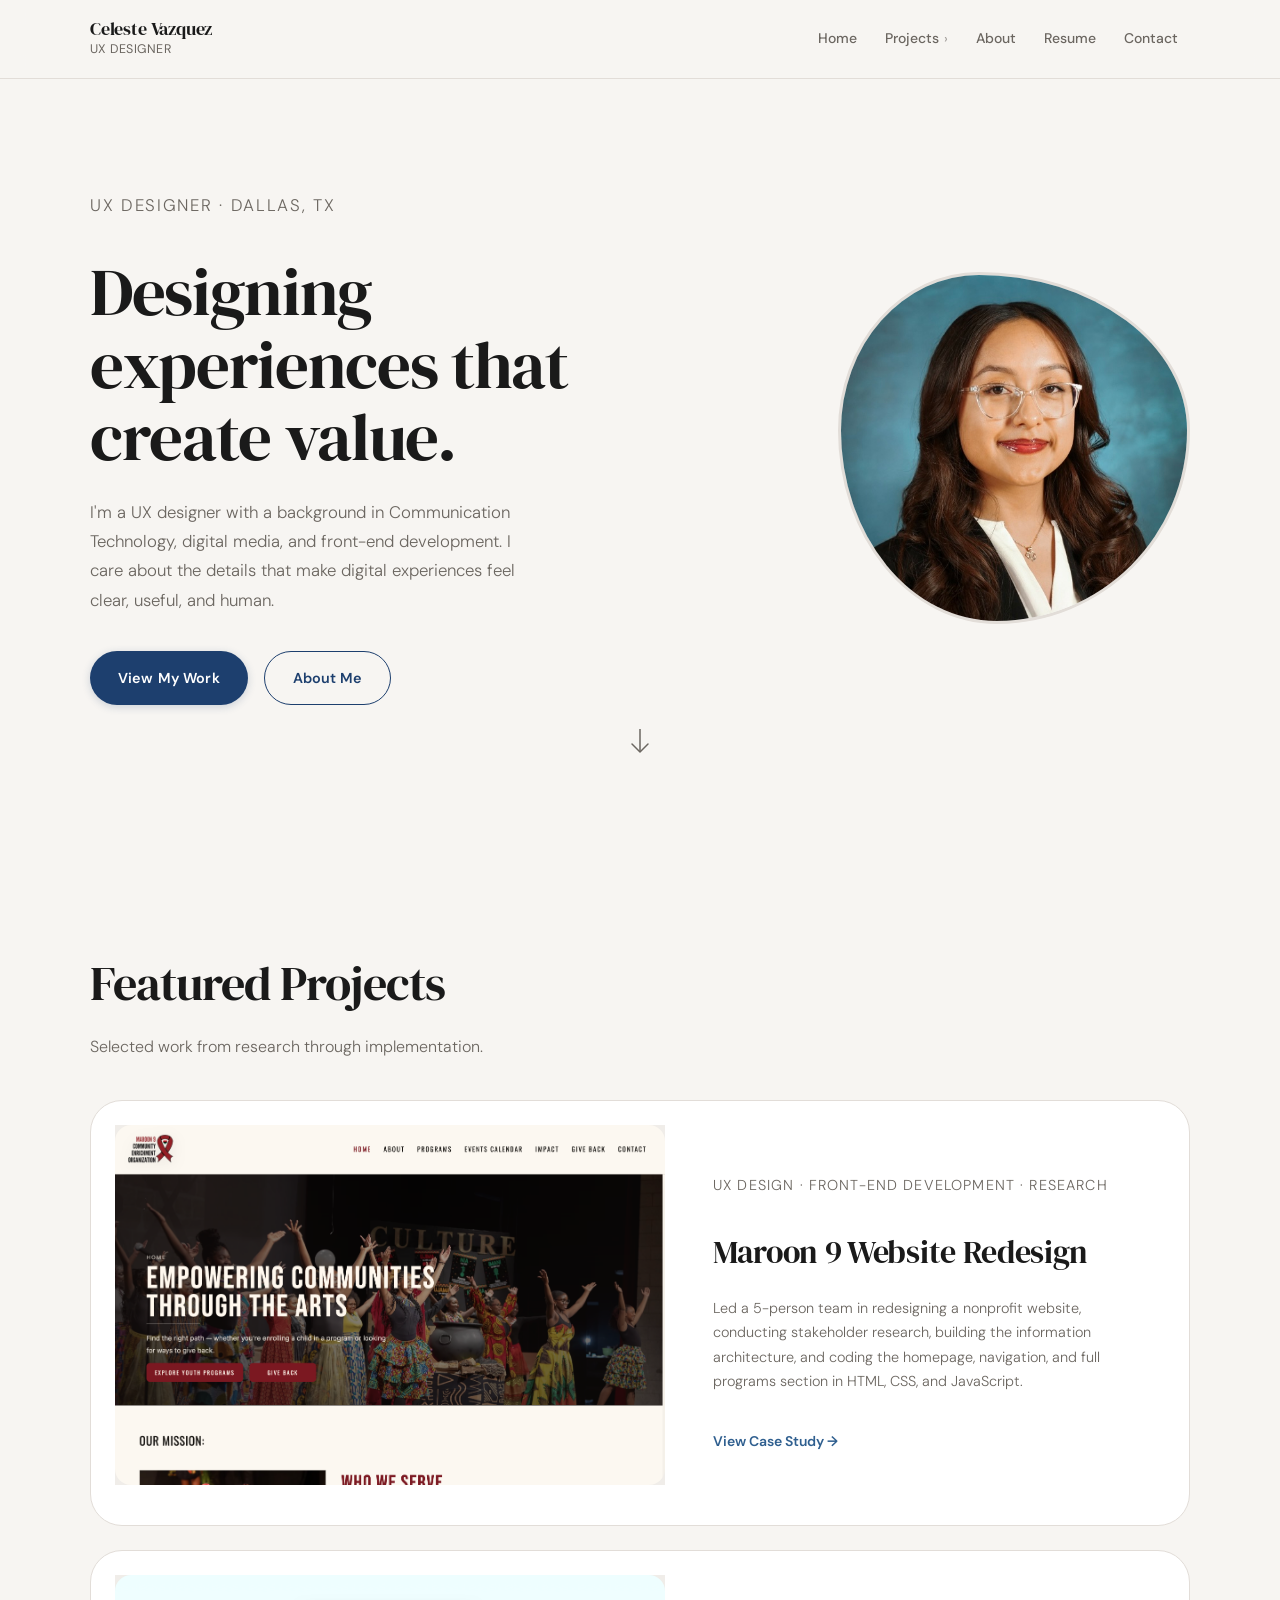
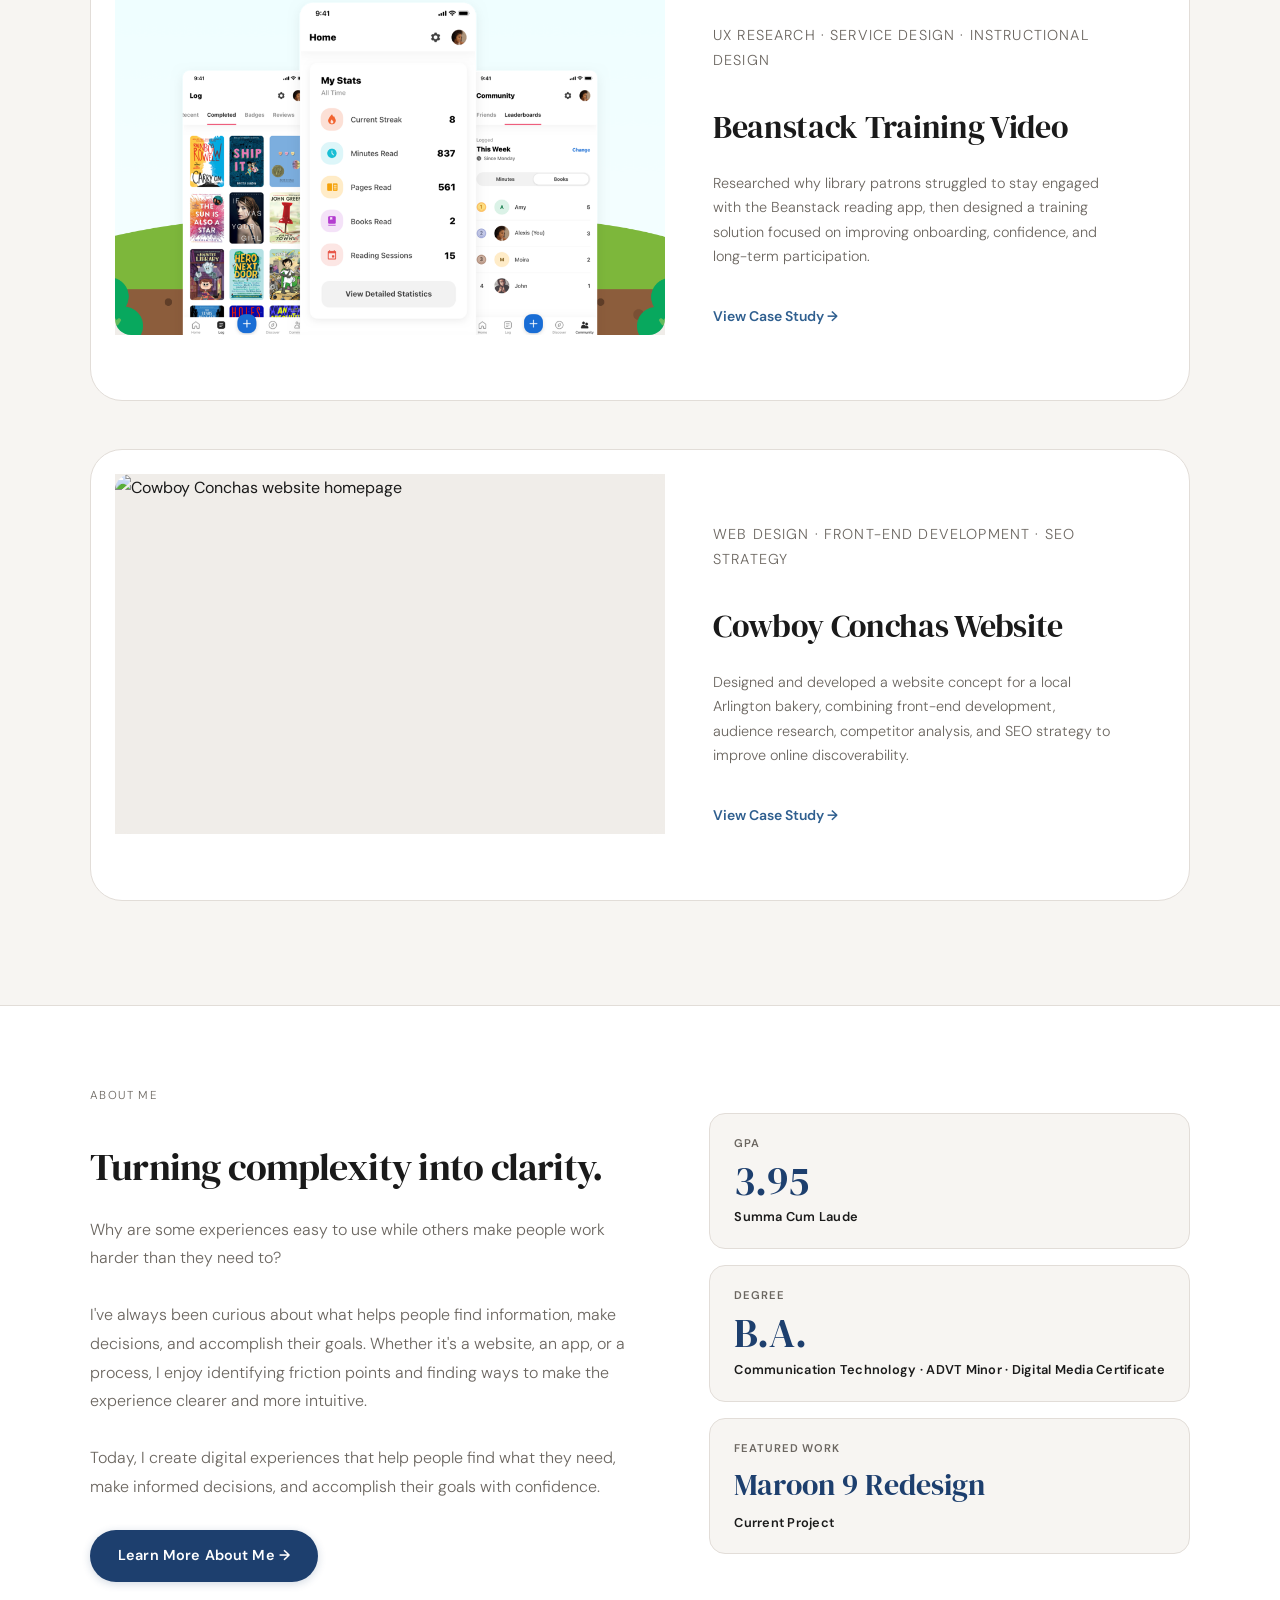
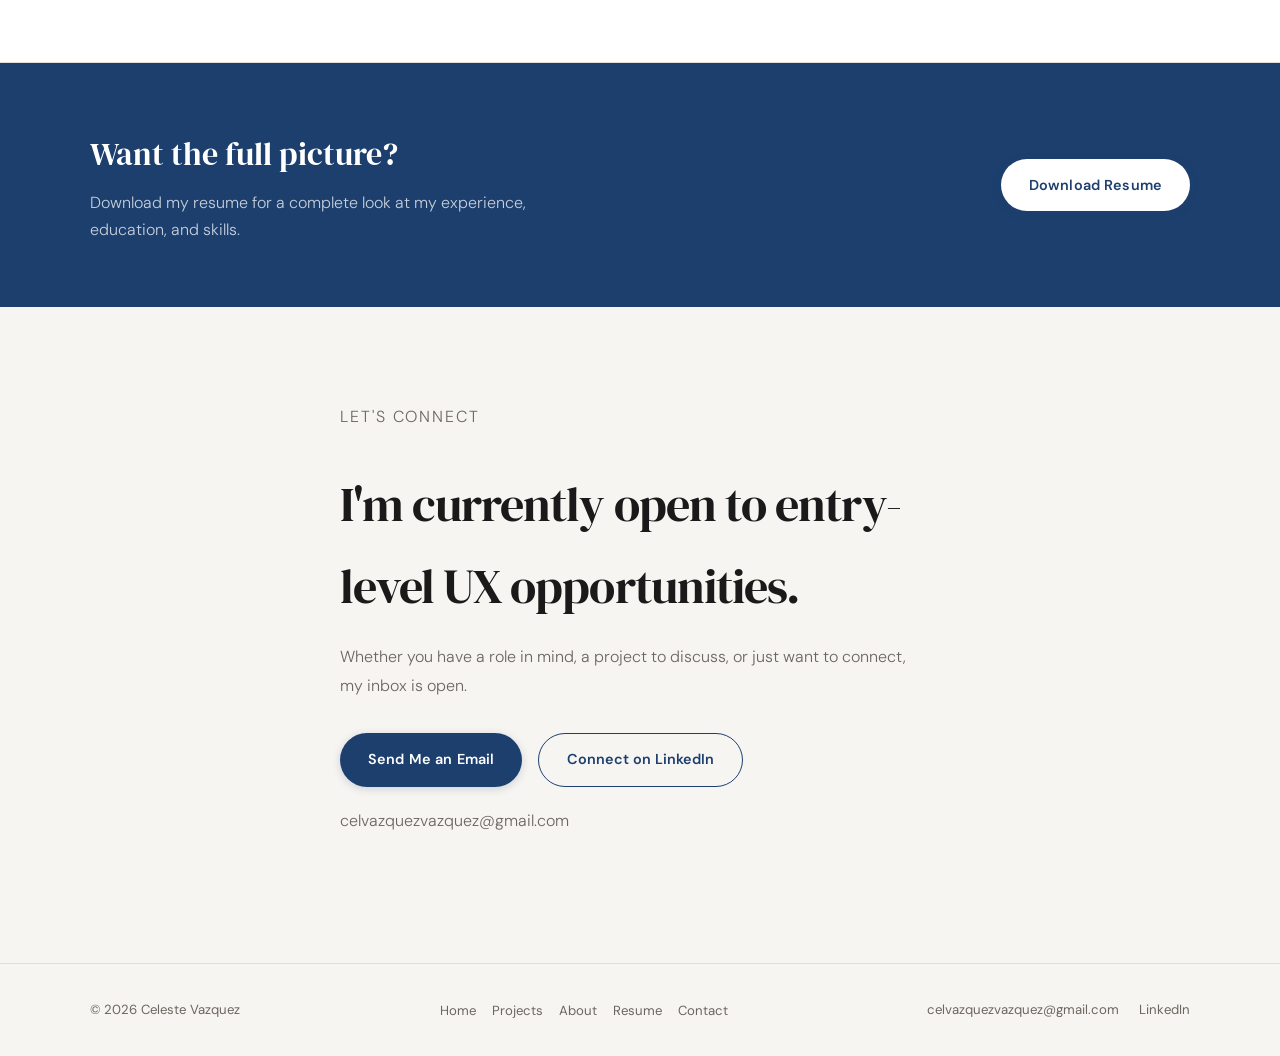
==== commit b189003c: "Update index.html" ====
--- a/index.html
+++ b/index.html
@@ -25,7 +25,7 @@
                 </ul>
             </li>
             <li><a href="about.html">About</a></li>
-            <li><a href="assets/celeste-vazquez-resume.pdf" target="_blank">Resume</a></li>
+            <li><a href="assets/Celeste_Vazquez_Resume_26.pdf" target="_blank">Resume</a></li>
             <li><a href="index.html#contact">Contact</a></li>
         </ul>
         <button class="hamburger" id="hamburger" aria-label="Open menu" aria-expanded="false">
@@ -51,7 +51,7 @@
             </ul>
         </li>
         <li><a href="about.html">About</a></li>
-        <li><a href="assets/celeste-vazquez-resume.pdf" target="_blank">Resume</a></li>
+        <li><a href="assets/Celeste_Vazquez_Resume_26.pdf" target="_blank">Resume</a></li>
         <li><a href="index.html#contact">Contact</a></li>
     </ul>
 </div>
@@ -234,7 +234,7 @@
             <div class="about-snippet__stats">
                 <div class="stat-card">
                     <span class="stat-card__eyebrow">GPA</span>
-                    <span class="stat-card__number">4.0</span>
+                    <span class="stat-card__number">3.95</span>
                     <span class="stat-card__label">Summa Cum Laude</span>
                 </div>
                 <div class="stat-card">
@@ -260,7 +260,7 @@
                 <h2>Want the full picture?</h2>
                 <p>Download my resume for a complete look at my experience, education, and skills.</p>
             </div>
-            <a href="assets/celeste-vazquez-resume.pdf" target="_blank" class="button">
+            <a href="assets/Celeste_Vazquez_Resume_26.pdf" target="_blank" class="button">
                 Download Resume
             </a>
         </div>
@@ -298,7 +298,7 @@
             <li><a href="index.html">Home</a></li>
             <li><a href="index.html#projects">Projects</a></li>
             <li><a href="about.html">About</a></li>
-            <li><a href="assets/celeste-vazquez-resume.pdf" target="_blank">Resume</a></li>
+            <li><a href="assets/Celeste_Vazquez_Resume_26.pdf" target="_blank">Resume</a></li>
             <li><a href="index.html#contact">Contact</a></li>
         </ul>
         <div class="footer-contact">
--- a/style.css
+++ b/style.css
@@ -803,7 +803,7 @@
 }
 
 .ia-path span:not(:last-child)::after {
-    content: 'â†’';
+    content: '→';
     margin-left: 0.5rem;
     opacity: 0.5;
 }
@@ -1790,19 +1790,16 @@
     height: 1.5px;
     background: var(--text);
     border-radius: 2px;
-    transition: transform 0.25s var(--ease), opacity 0.2s var(--ease);
+    transition: transform 0.25s var(--ease), opacity 0.2s var(--ease), border-radius 0.1s;
     transform-origin: center;
 }
 
-.hamburger.is-open span:nth-child(1) { transform: translateY(6.5px) rotate(45deg); }
-.hamburger.is-open span:nth-child(2) { opacity: 0; }
-.hamburger.is-open span:nth-child(3) { transform: translateY(-6.5px) rotate(-45deg); }
-
-/* Mobile nav lives OUTSIDE <header> so position:fixed works correctly
-   (backdrop-filter on header creates a new containing block for fixed children) */
-.mobile-nav {
-    display: none;
-}
+/* Clean X — sharp ends, no dashes */
+.hamburger.is-open span:nth-child(1) { transform: translateY(6.5px) rotate(45deg); border-radius: 0; }
+.hamburger.is-open span:nth-child(2) { opacity: 0; transform: scaleX(0); }
+.hamburger.is-open span:nth-child(3) { transform: translateY(-6.5px) rotate(-45deg); border-radius: 0; }
+
+.mobile-nav { display: none; }
 
 body.nav-open .back-to-top {
     opacity: 0 !important;
@@ -1819,11 +1816,10 @@
     .hamburger { display: flex; }
     .nav-links { display: none !important; }
 
-    /* Nav panel: sibling of <header>, position:fixed relative to viewport */
     .mobile-nav {
-        display: block;
+        display: block !important;
         position: fixed;
-        top: 0; /* set by JS: header.offsetHeight */
+        top: 0;
         left: 0;
         right: 0;
         bottom: 0;
@@ -1861,7 +1857,6 @@
         letter-spacing: -.01em;
     }
 
-    /* Projects row: link + chevron toggle */
     .mobile-nav__row {
         display: flex;
         align-items: center;
@@ -1898,7 +1893,6 @@
         color: var(--accent);
     }
 
-    /* Submenu (hidden by default, toggled by JS) */
     .mobile-nav__submenu {
         list-style: none;
         padding: 0.25rem 0 0.5rem 1rem;
@@ -1914,41 +1908,28 @@
         border-bottom: 1px solid var(--border);
     }
 
-    .mobile-nav__submenu li:last-child a {
-        border-bottom: none;
-    }
-
-    /* --- GLOBAL SPACING --- */
+    .mobile-nav__submenu li:last-child a { border-bottom: none; }
+
     section { padding: 3.5rem 0; }
     .hero { padding: 4rem 0 2.5rem; }
 
-    /* --- HOME HERO --- */
     .hero-content { grid-template-columns: 1fr; gap: 2rem; }
     .hero-image { order: -1; display: flex; justify-content: center; }
     .hero-image img { width: min(12rem, 55vw); }
     .hero-ctas { flex-direction: column; align-items: flex-start; }
 
-    /* --- PROJECT CARDS --- */
     .project-card--featured { grid-template-columns: 1fr; }
     .project-card--featured .project-card__image { min-height: 200px; max-height: 240px; }
     .project-card--featured .project-card__body { padding: 1.75rem; }
     .project-card--featured .project-card__body h3 { font-size: 1.5rem; }
 
-    /* --- ABOUT SNIPPET --- */
     .about-snippet__content { grid-template-columns: 1fr; gap: 2rem; }
     .about-snippet__stats { flex-direction: row; flex-wrap: wrap; }
-
-    /* --- RESUME TEASER --- */
     .resume-teaser__content { flex-direction: column; align-items: flex-start; }
-
-    /* --- CONTACT --- */
     .contact__links { flex-direction: column; }
-
-    /* --- FOOTER --- */
     .footer-content { flex-direction: column; align-items: flex-start; gap: 1.25rem; }
     .footer-contact { flex-direction: column; align-items: flex-start; gap: 0.5rem; }
 
-    /* --- CASE STUDY --- */
     .case-hero { padding: 3rem 0 2.5rem; }
     .case-hero h1 { font-size: 2.2rem; }
     .project-meta { grid-template-columns: repeat(2, 1fr); }
@@ -1958,7 +1939,6 @@
     .image-grid.smaller-images,
     .image-grid.mobile-wireframes { grid-template-columns: 1fr; }
 
-    /* --- ABOUT PAGE --- */
     .about-hero { padding: 3.5rem 0 3rem; }
     .about-hero__content { grid-template-columns: 1fr; gap: 2rem; }
     .about-hero__photo { order: -1; display: flex; justify-content: center; }
@@ -1976,3 +1956,24 @@
     .stat-card--large .stat-card__number { font-size: 2.5rem; }
     .stat-card--large.stat-card--text .stat-card__number { font-size: 2rem; }
 }
+
+/* --- IA FLOW (maroon9 - replaces ia-path pills) --- */
+.ia-flow {
+    display: flex;
+    flex-wrap: wrap;
+    align-items: center;
+    gap: 0.5rem;
+    margin-top: 1.25rem;
+    margin-bottom: 1.5rem;
+}
+
+.ia-flow span {
+    font-size: 0.9rem;
+    font-weight: 500;
+    color: var(--text);
+}
+
+.ia-flow__arrow {
+    color: var(--muted);
+    font-weight: 300;
+}
